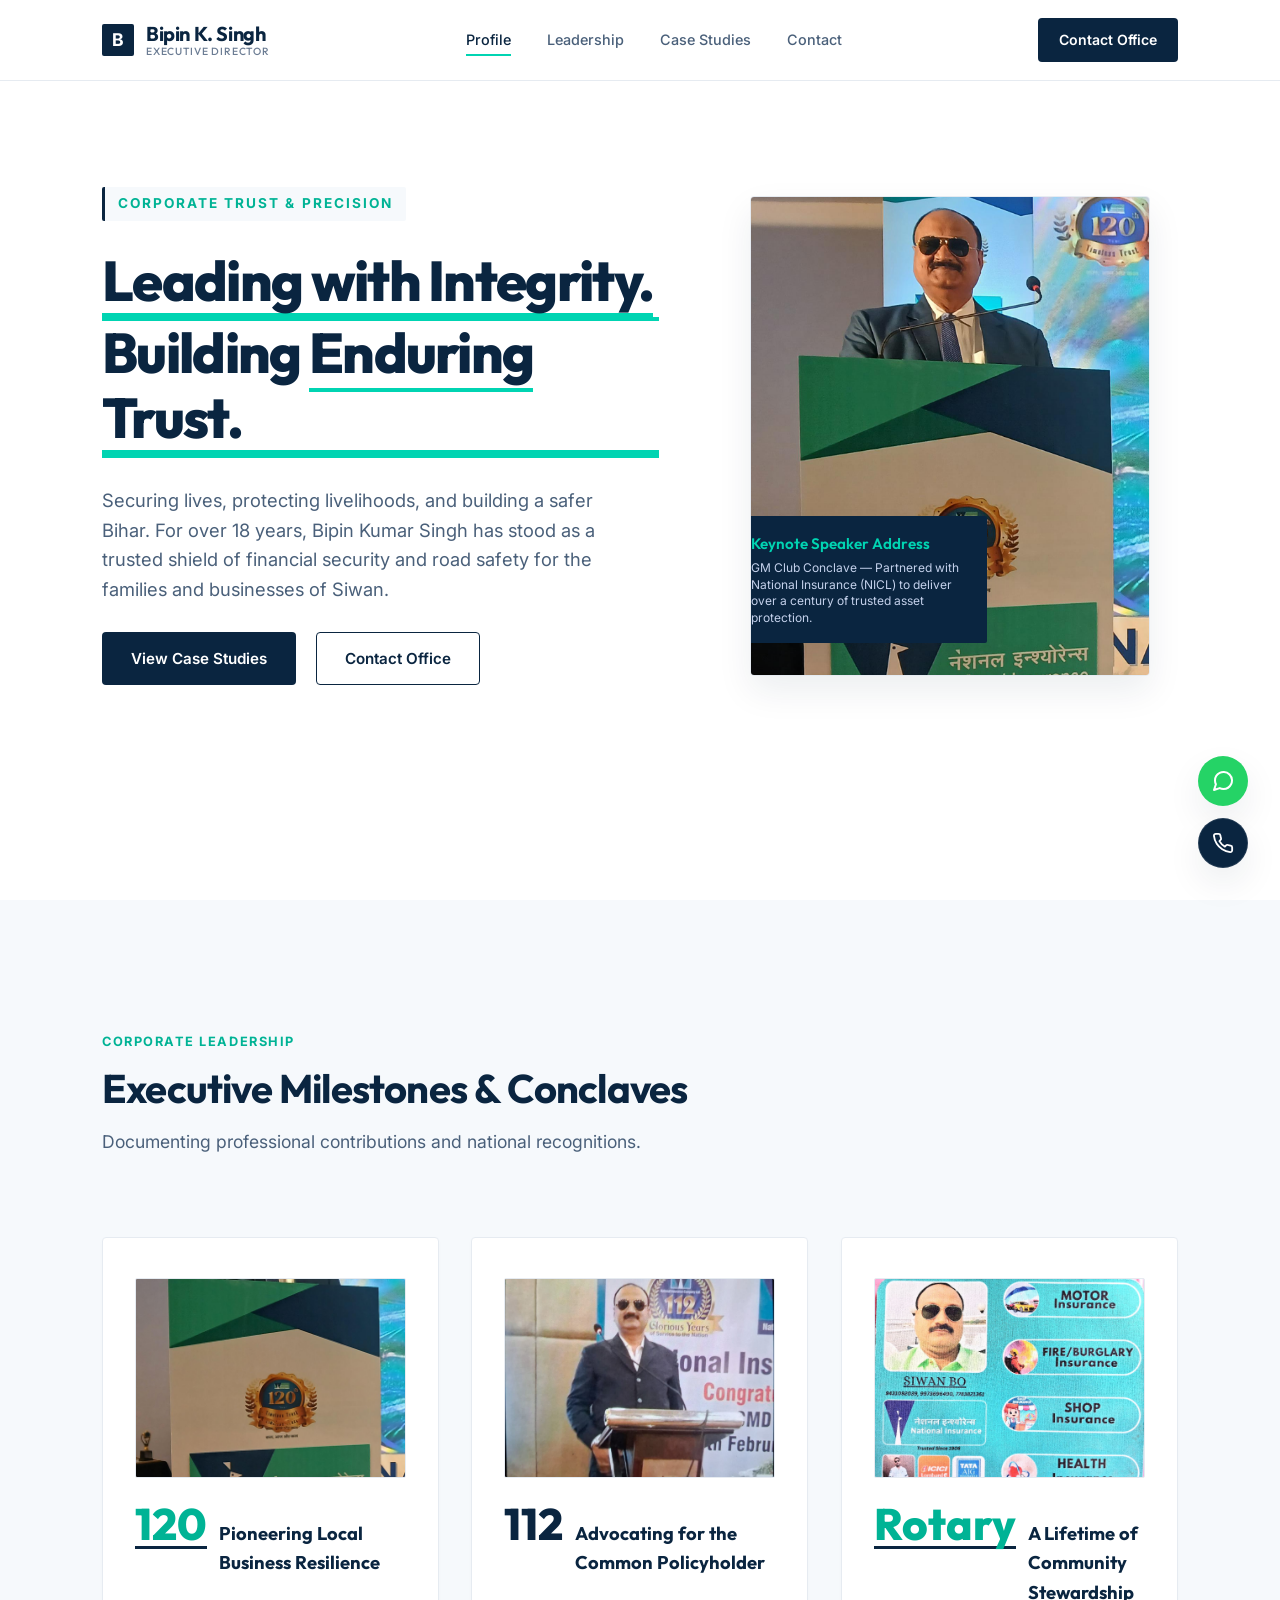
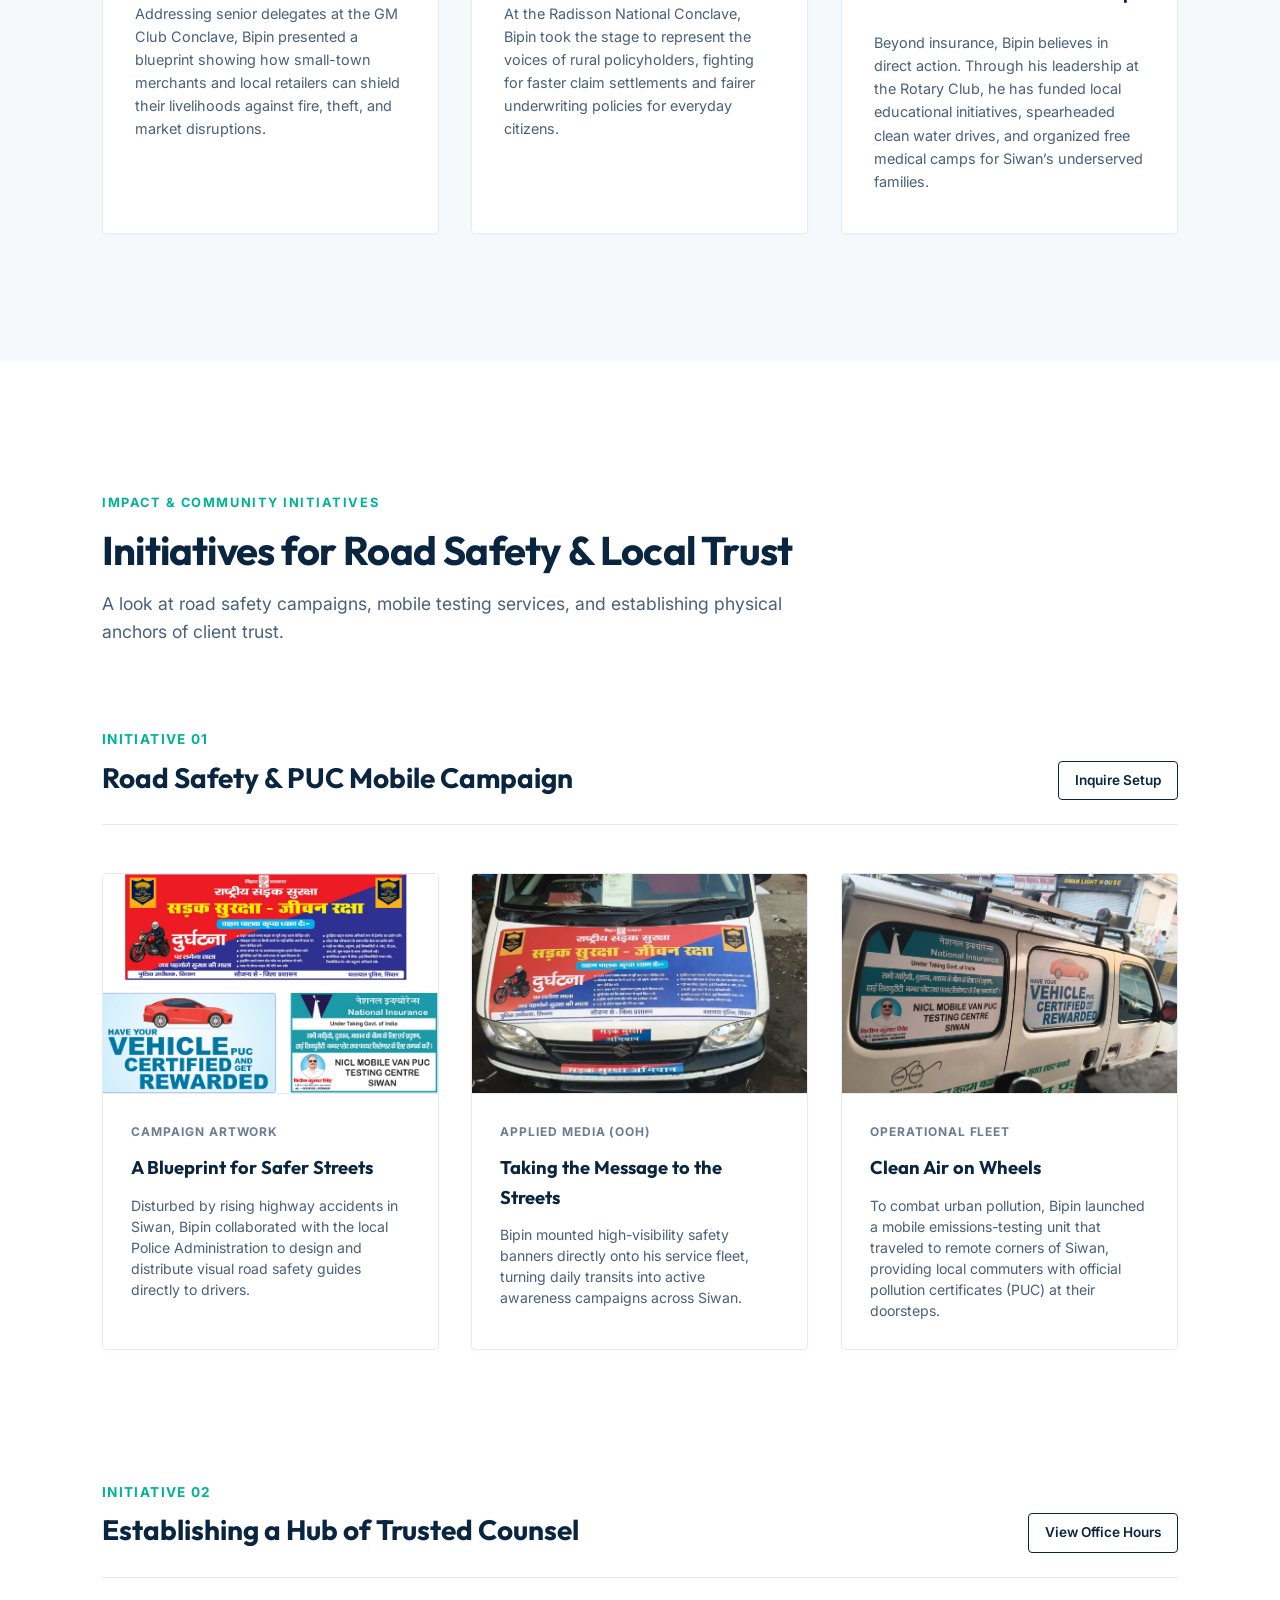
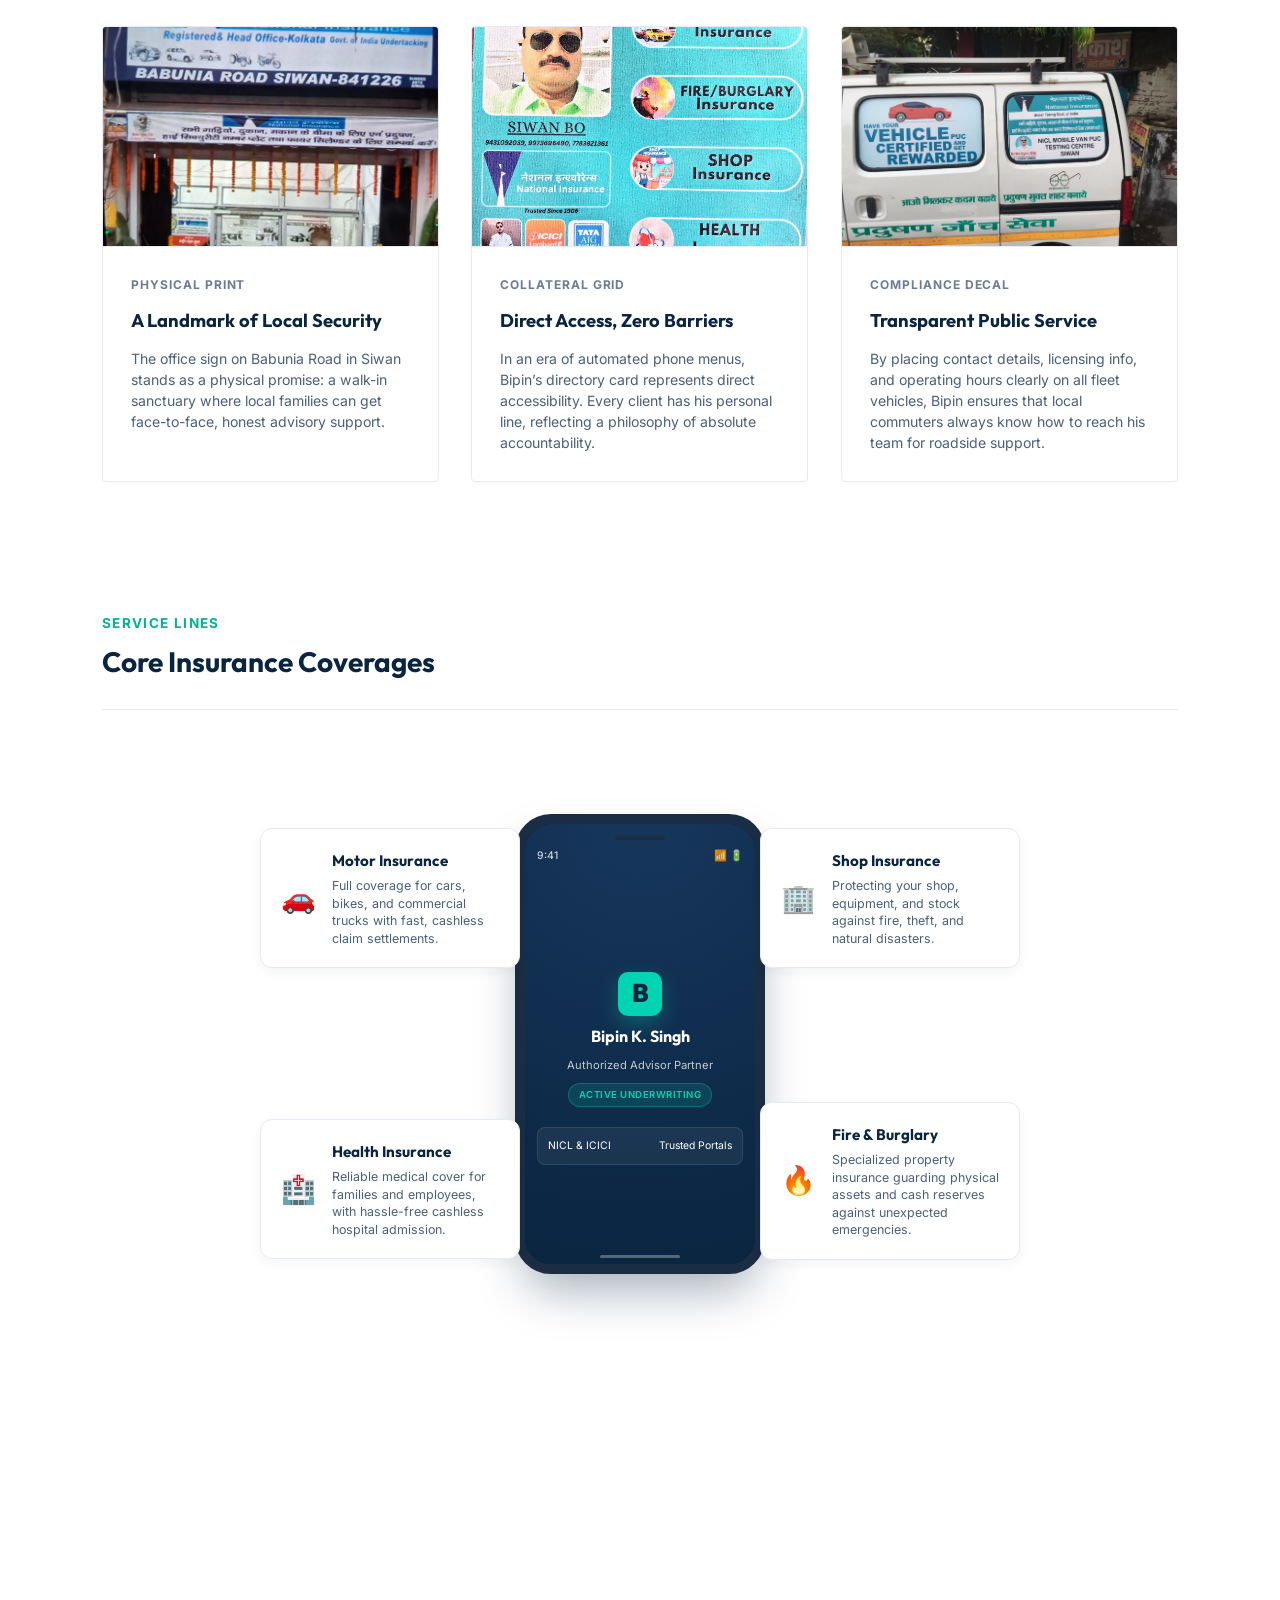
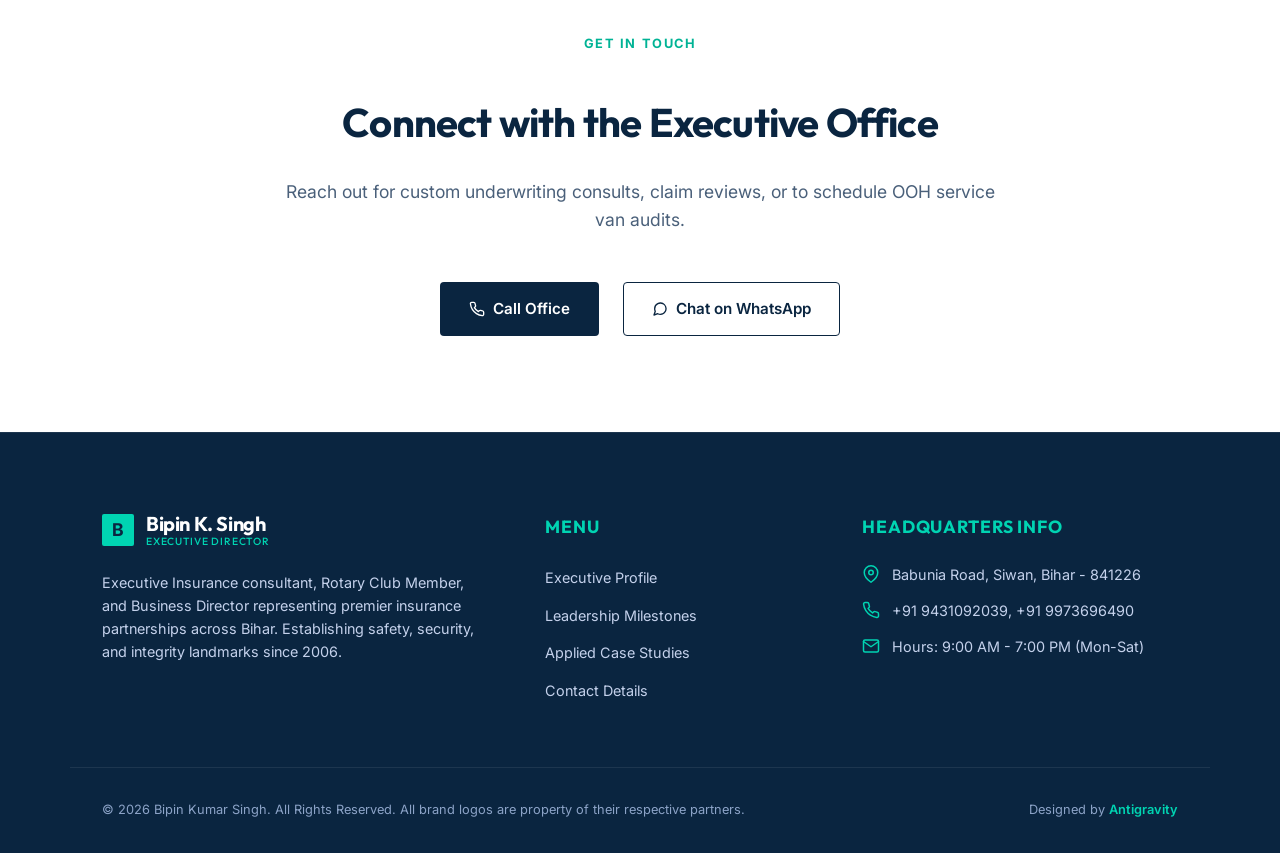
==== index.html @ c04debd0 "First Commmit" ====
<!DOCTYPE html>
<html lang="en">
<head>
  <meta charset="UTF-8">
  <meta name="viewport" content="width=device-width, initial-scale=1.0">
  
  <!-- Primary SEO Meta Tags -->
  <title>Bipin Kumar Singh | Senior Insurance Executive & Business Director</title>
  <meta name="description" content="Professional portfolio of Bipin Kumar Singh, Rotary Club Member & General Insurance Director based in Siwan, Bihar. Discover executive leadership milestones, compliance campaigns, and client portals.">
  <meta name="keywords" content="Bipin Kumar Singh, Insurance Director, General Insurance Executive, Rotary Club, National Insurance Siwan, OOH Infrastructure, Client Relations Portal">
  <meta name="author" content="Bipin Kumar Singh">

  <!-- Open Graph -->
  <meta property="og:title" content="Bipin Kumar Singh | Senior Insurance Executive & Director">
  <meta property="og:description" content="Portfolio highlighting corporate leadership, OOH marketing infrastructure campaigns, and retail print identity.">
  <meta property="og:type" content="website">
  <meta property="og:image" content="1.jpeg">

  <!-- Stylesheet -->
  <link rel="stylesheet" href="styles.css">
</head>
<body>
  <!-- Preloader Screen -->
  <div id="preloader">
    <div class="preloader-content">
      <div class="preloader-graphic">
        <!-- Bouncing Risk warning particles -->
        <div class="preloader-particle p1"></div>
        <div class="preloader-particle p2"></div>
        <div class="preloader-particle p3"></div>
        
        <!-- Protective Shield Canopy (SVG Umbrella) -->
        <svg class="preloader-shield-svg" viewBox="0 0 100 100" fill="none" xmlns="http://www.w3.org/2000/svg">
          <path class="shield-dome" d="M15,45 Q50,15 85,45" stroke="#00D4B2" stroke-width="4.5" stroke-linecap="round"/>
        </svg>

        <!-- Shelter Brand Logo inner -->
        <div class="preloader-logo-inner">B</div>
      </div>
      <div class="preloader-status">
        <div class="preloader-loading-bar-wrapper">
          <div class="preloader-loading-bar"></div>
        </div>
        <p class="preloader-text" id="preloaderText">Analyzing Risks...</p>
      </div>
    </div>
  </div>

  <!-- Scroll Progress Indicator -->
  <div id="scroll-progress"></div>

  <!-- Navigation Header -->
  <header>
    <div class="container nav-container">
      <a href="#home" class="logo-group">
        <div class="logo-symbol">B</div>
        <div class="logo-title">
          <span>Bipin K. Singh</span>
          <span class="logo-subtitle">Executive Director</span>
        </div>
      </a>
      
      <nav>
        <ul class="nav-menu">
          <li><a href="#home" class="active">Profile</a></li>
          <li><a href="#leadership">Leadership</a></li>
          <li><a href="#projects">Case Studies</a></li>
          <li><a href="#contact">Contact</a></li>
        </ul>
      </nav>

      <div class="nav-actions">
        <a href="#contact" class="btn btn-primary" style="padding: 0.6rem 1.25rem; font-size: 0.88rem;">Contact Office</a>
        <button class="mobile-nav-toggle" aria-label="Toggle Menu">☰</button>
      </div>
    </div>
  </header>

  <!-- Hero Section -->
  <section id="home" class="hero">
    <div class="container hero-grid">
      <div class="hero-content">
        <div class="hero-tagline">Corporate Trust & Precision</div>
        <h1 class="hero-headline">
          <span class="reveal-line"><span class="reveal-inner">Leading with Integrity.</span></span>
          <span class="reveal-line"><span class="reveal-inner">Building <span>Enduring Trust</span>.</span></span>
        </h1>
        <p class="hero-description">Securing lives, protecting livelihoods, and building a safer Bihar. For over 18 years, Bipin Kumar Singh has stood as a trusted shield of financial security and road safety for the families and businesses of Siwan.</p>
        <div class="hero-actions">
          <a href="#projects" class="btn btn-primary">View Case Studies</a>
          <a href="#contact" class="btn btn-secondary">Contact Office</a>
        </div>
      </div>
      
      <div class="hero-speaking">
        <div class="hero-speaking-frame">
          <img src="1.jpeg" alt="Bipin Kumar Singh Keynote Address" class="hero-speaking-img" width="400" height="480">
          <div class="speaking-badge">
            <h4>Keynote Speaker Address</h4>
             <p>GM Club Conclave — Partnered with National Insurance (NICL) to deliver over a century of trusted asset protection.</p>
          </div>
        </div>
      </div>
    </div>
  </section>

  <!-- Executive Leadership & Milestones Section -->
  <section id="leadership" class="bg-sec">
    <div class="container">
      <div class="section-header">
        <span class="section-tag">Corporate Leadership</span>
        <h2 class="section-title">Executive Milestones & Conclaves</h2>
        <p class="section-desc">Documenting professional contributions and national recognitions.</p>
      </div>
      
      <div class="milestones-grid">
        <!-- Milestone 1: 120 Years Conclave -->
        <div class="milestone-card">
          <div class="milestone-photo-wrapper">
             <img src="1.jpeg" alt="GM Club Conclave Speaker" class="milestone-photo" width="360" height="200" loading="lazy">
          </div>
          <div class="milestone-header">
            <span class="milestone-num accented">120</span>
            <span class="milestone-title">Pioneering Local Business Resilience</span>
          </div>
          <p class="milestone-desc">Addressing senior delegates at the GM Club Conclave, Bipin presented a blueprint showing how small-town merchants and local retailers can shield their livelihoods against fire, theft, and market disruptions.</p>
        </div>

        <!-- Milestone 2: 112 Years Radisson Address -->
        <div class="milestone-card">
          <div class="milestone-photo-wrapper">
             <img src="2.jpeg" alt="Radisson Event Address" class="milestone-photo" width="360" height="200" loading="lazy">
          </div>
          <div class="milestone-header">
            <span class="milestone-num">112</span>
            <span class="milestone-title">Advocating for the Common Policyholder</span>
          </div>
          <p class="milestone-desc">At the Radisson National Conclave, Bipin took the stage to represent the voices of rural policyholders, fighting for faster claim settlements and fairer underwriting policies for everyday citizens.</p>
        </div>

        <!-- Milestone 3: Rotary Club Leadership -->
        <div class="milestone-card">
          <div class="milestone-photo-wrapper">
             <img src="3.jpeg" alt="Rotary Club Executive" class="milestone-photo" style="object-position: center 10%;" width="360" height="200" loading="lazy">
          </div>
          <div class="milestone-header">
            <span class="milestone-num accented">Rotary</span>
            <span class="milestone-title">A Lifetime of Community Stewardship</span>
          </div>
          <p class="milestone-desc">Beyond insurance, Bipin believes in direct action. Through his leadership at the Rotary Club, he has funded local educational initiatives, spearheaded clean water drives, and organized free medical camps for Siwan’s underserved families.</p>
        </div>
      </div>
    </div>
  </section>

  <!-- Projects & Case Studies Gallery -->
  <section id="projects">
    <div class="container">
      <div class="section-header">
        <span class="section-tag">Impact & Community Initiatives</span>
        <h2 class="section-title">Initiatives for Road Safety & Local Trust</h2>
        <p class="section-desc">A look at road safety campaigns, mobile testing services, and establishing physical anchors of client trust.</p>
      </div>

      <!-- Case Study 1: Mobile OOH Infrastructure -->
      <div class="case-study-block">
        <div class="case-study-title-wrapper">
          <div>
            <span class="case-study-subtitle">Initiative 01</span>
            <h3 class="case-study-title">Road Safety & PUC Mobile Campaign</h3>
          </div>
          <a href="#contact" class="btn btn-secondary btn-sm">Inquire Setup</a>
        </div>
        
        <div class="case-study-grid">
          <!-- Card 1: Digital Layout -->
          <div class="card">
            <div class="card-img-wrapper">
               <img src="4.jpeg" alt="Digital OOH Safety Banner" class="card-img" width="360" height="220" loading="lazy">
              <div class="card-overlay"><div class="card-overlay-btn">🔍</div></div>
            </div>
            <div class="card-body">
              <span class="card-tag">Campaign Artwork</span>
              <h4 class="card-title">A Blueprint for Safer Streets</h4>
              <p class="card-desc">Disturbed by rising highway accidents in Siwan, Bipin collaborated with the local Police Administration to design and distribute visual road safety guides directly to drivers.</p>
            </div>
          </div>

          <!-- Card 2: Applied Bonnet -->
          <div class="card">
            <div class="card-img-wrapper">
               <img src="5.jpeg" alt="Applied Bonnet Campaign" class="card-img" width="360" height="220" loading="lazy">
              <div class="card-overlay"><div class="card-overlay-btn">🔍</div></div>
            </div>
            <div class="card-body">
              <span class="card-tag">Applied Media (OOH)</span>
              <h4 class="card-title">Taking the Message to the Streets</h4>
              <p class="card-desc">Bipin mounted high-visibility safety banners directly onto his service fleet, turning daily transits into active awareness campaigns across Siwan.</p>
            </div>
          </div>

          <!-- Card 3: Applied Side -->
          <div class="card">
            <div class="card-img-wrapper">
               <img src="6.jpeg" alt="Applied Side Profile Campaign" class="card-img" width="360" height="220" loading="lazy">
              <div class="card-overlay"><div class="card-overlay-btn">🔍</div></div>
            </div>
            <div class="card-body">
              <span class="card-tag">Operational Fleet</span>
              <h4 class="card-title">Clean Air on Wheels</h4>
              <p class="card-desc">To combat urban pollution, Bipin launched a mobile emissions-testing unit that traveled to remote corners of Siwan, providing local commuters with official pollution certificates (PUC) at their doorsteps.</p>
            </div>
          </div>
        </div>
      </div>

      <!-- Case Study 2: Retail Brand Identity & Print -->
      <div class="case-study-block">
        <div class="case-study-title-wrapper">
          <div>
            <span class="case-study-subtitle">Initiative 02</span>
            <h3 class="case-study-title">Establishing a Hub of Trusted Counsel</h3>
          </div>
          <a href="#contact" class="btn btn-secondary btn-sm">View Office Hours</a>
        </div>
        
        <div class="case-study-grid">
          <!-- Storefront -->
          <div class="card">
            <div class="card-img-wrapper">
               <img src="7.jpeg" alt="Babunia Road Office Sign" class="card-img" width="360" height="220" loading="lazy">
              <div class="card-overlay"><div class="card-overlay-btn">🔍</div></div>
            </div>
            <div class="card-body">
              <span class="card-tag">Physical Print</span>
              <h4 class="card-title">A Landmark of Local Security</h4>
              <p class="card-desc">The office sign on Babunia Road in Siwan stands as a physical promise: a walk-in sanctuary where local families can get face-to-face, honest advisory support.</p>
            </div>
          </div>

          <!-- Marketing Collateral Card -->
          <div class="card">
            <div class="card-img-wrapper">
               <img src="3.jpeg" alt="Brand Marketing Collateral" class="card-img" width="360" height="220" loading="lazy">
              <div class="card-overlay"><div class="card-overlay-btn">🔍</div></div>
            </div>
            <div class="card-body">
              <span class="card-tag">Collateral Grid</span>
              <h4 class="card-title">Direct Access, Zero Barriers</h4>
              <p class="card-desc">In an era of automated phone menus, Bipin’s directory card represents direct accessibility. Every client has his personal line, reflecting a philosophy of absolute accountability.</p>
            </div>
          </div>

          <!-- PUC Detail Card -->
          <div class="card">
            <div class="card-img-wrapper">
               <img src="8.jpeg" alt="Fleet Compliance Decals" class="card-img" width="360" height="220" loading="lazy">
              <div class="card-overlay"><div class="card-overlay-btn">🔍</div></div>
            </div>
            <div class="card-body">
              <span class="card-tag">Compliance Decal</span>
              <h4 class="card-title">Transparent Public Service</h4>
              <p class="card-desc">By placing contact details, licensing info, and operating hours clearly on all fleet vehicles, Bipin ensures that local commuters always know how to reach his team for roadside support.</p>
            </div>
          </div>
        </div>
      </div>

      <!-- Insurance Verticals Grid -->
      <div class="case-study-block">
        <div class="case-study-title-wrapper" style="margin-bottom: 2rem;">
          <div>
            <span class="case-study-subtitle">Service Lines</span>
            <h3 class="case-study-title">Core Insurance Coverages</h3>
          </div>
        </div>
        
        <div class="orbit-container">
          <!-- Connection lines for desktop visual layout -->
          <svg class="orbit-svg-lines" viewBox="0 0 800 500" fill="none" xmlns="http://www.w3.org/2000/svg">
            <path d="M 180 120 Q 300 120 400 250" stroke="rgba(10, 37, 64, 0.15)" stroke-width="1.5" stroke-dasharray="5 5" />
            <path d="M 180 380 Q 300 380 400 250" stroke="rgba(10, 37, 64, 0.15)" stroke-width="1.5" stroke-dasharray="5 5" />
            <path d="M 620 120 Q 500 120 400 250" stroke="rgba(10, 37, 64, 0.15)" stroke-width="1.5" stroke-dasharray="5 5" />
            <path d="M 620 380 Q 500 380 400 250" stroke="rgba(10, 37, 64, 0.15)" stroke-width="1.5" stroke-dasharray="5 5" />
          </svg>

          <!-- Floating Orbit Cards (Left Side) -->
          <div class="orbit-card left-top">
            <div class="orbit-icon">🚗</div>
            <div class="orbit-body">
              <h4>Motor Insurance</h4>
              <p>Full coverage for cars, bikes, and commercial trucks with fast, cashless claim settlements.</p>
            </div>
          </div>
          
          <div class="orbit-card left-bottom">
            <div class="orbit-icon">🏥</div>
            <div class="orbit-body">
              <h4>Health Insurance</h4>
              <p>Reliable medical cover for families and employees, with hassle-free cashless hospital admission.</p>
            </div>
          </div>

          <!-- Central CSS Phone Mockup -->
          <div class="phone-mockup">
            <div class="phone-speaker"></div>
            <div class="phone-screen">
              <div class="phone-status-bar">
                <span>9:41</span>
                <span>📶 🔋</span>
              </div>
              <div class="phone-content">
                <div class="phone-logo">B</div>
                <h5>Bipin K. Singh</h5>
                <p>Authorized Advisor Partner</p>
                <div class="phone-status-badge">Active Underwriting</div>
                <div class="phone-mini-card">
                  <span>NICL & ICICI</span>
                  <span>Trusted Portals</span>
                </div>
              </div>
            </div>
            <div class="phone-home-indicator"></div>
          </div>

          <!-- Floating Orbit Cards (Right Side) -->
          <div class="orbit-card right-top">
            <div class="orbit-icon">🏢</div>
            <div class="orbit-body">
              <h4>Shop Insurance</h4>
              <p>Protecting your shop, equipment, and stock against fire, theft, and natural disasters.</p>
            </div>
          </div>
          
          <div class="orbit-card right-bottom">
            <div class="orbit-icon">🔥</div>
            <div class="orbit-body">
              <h4>Fire & Burglary</h4>
              <p>Specialized property insurance guarding physical assets and cash reserves against unexpected emergencies.</p>
            </div>
          </div>
        </div>
      </div>
    </div>
  </section>

  <!-- Contact & Footer Section -->
  <section id="contact" class="contact-section">
    <div class="container contact-container">
      <span class="section-tag">Get in Touch</span>
      <h2 class="section-title" style="margin-bottom: 0;">Connect with the Executive Office</h2>
      <p class="section-desc">Reach out for custom underwriting consults, claim reviews, or to schedule OOH service van audits.</p>
      
      <div class="contact-actions">
        <a href="tel:+919431092039" class="btn btn-primary">
          <svg xmlns="http://www.w3.org/2000/svg" width="16" height="16" viewBox="0 0 24 24" fill="none" stroke="currentColor" stroke-width="2" stroke-linecap="round" stroke-linejoin="round"><path d="M22 16.92v3a2 2 0 0 1-2.18 2 19.79 19.79 0 0 1-8.63-3.07 19.5 19.5 0 0 1-6-6 19.79 19.79 0 0 1-3.07-8.67A2 2 0 0 1 4.11 2h3a2 2 0 0 1 2 1.72 12.84 12.84 0 0 0 .7 2.81 2 2 0 0 1-.45 2.11L8.09 9.91a16 16 0 0 0 6 6l1.27-1.27a2 2 0 0 1 2.11-.45 12.84 12.84 0 0 0 2.81.7A2 2 0 0 1 22 16.92z"></path></svg>
          Call Office
        </a>
        <a href="https://wa.me/919431092039?text=Hello%20Bipin%20ji,%20I%20would%20like%20to%20schedule%20a%20commercial%20insurance%20consultation." target="_blank" class="btn btn-secondary">
          <svg xmlns="http://www.w3.org/2000/svg" width="16" height="16" viewBox="0 0 24 24" fill="none" stroke="currentColor" stroke-width="2" stroke-linecap="round" stroke-linejoin="round"><path d="M21 11.5a8.38 8.38 0 0 1-.9 3.8 8.5 8.5 0 0 1-7.6 4.7 8.38 8.38 0 0 1-3.8-.9L3 21l1.9-5.7a8.38 8.38 0 0 1-.9-3.8 8.5 8.5 0 0 1 4.7-7.6 8.38 8.38 0 0 1 3.8-.9h.5a8.48 8.48 0 0 1 8 8v.5z"></path></svg>
          Chat on WhatsApp
        </a>
      </div>
    </div>
  </section>

  <!-- Lightbox Modal Container -->
  <div id="lightbox" class="lightbox">
    <button class="lightbox-close" aria-label="Close Lightbox">&times;</button>
    <div class="lightbox-content">
      <img src="" alt="" class="lightbox-img">
      <div class="lightbox-caption">
        <h4 class="lightbox-title"></h4>
        <p class="lightbox-desc"></p>
      </div>
    </div>
  </div>

  <!-- Footer Section -->
  <footer>
    <div class="container footer-grid">
      <div class="footer-brand">
        <a href="#home" class="logo-group">
          <div class="logo-symbol" style="background-color: var(--accent); color: var(--primary);">B</div>
          <div class="logo-title" style="color: #FFFFFF;">
            <span>Bipin K. Singh</span>
            <span class="logo-subtitle" style="color: var(--accent);">Executive Director</span>
          </div>
        </a>
        <p class="footer-brand-desc">Executive Insurance consultant, Rotary Club Member, and Business Director representing premier insurance partnerships across Bihar. Establishing safety, security, and integrity landmarks since 2006.</p>
      </div>
      
      <div class="footer-col">
        <h3>Menu</h3>
        <ul class="footer-links">
          <li><a href="#home">Executive Profile</a></li>
          <li><a href="#leadership">Leadership Milestones</a></li>
          <li><a href="#projects">Applied Case Studies</a></li>
          <li><a href="#contact">Contact Details</a></li>
        </ul>
      </div>
      
      <div class="footer-col">
        <h3>Headquarters Info</h3>
        <div class="footer-info">
          <div class="footer-info-item">
            <svg xmlns="http://www.w3.org/2000/svg" width="18" height="18" viewBox="0 0 24 24" fill="none" stroke="currentColor" stroke-width="2" stroke-linecap="round" stroke-linejoin="round"><path d="M21 10c0 7-9 13-9 13s-9-6-9-13a9 9 0 0 1 18 0z"></path><circle cx="12" cy="10" r="3"></circle></svg>
            <p>Babunia Road, Siwan, Bihar - 841226</p>
          </div>
          <div class="footer-info-item">
            <svg xmlns="http://www.w3.org/2000/svg" width="18" height="18" viewBox="0 0 24 24" fill="none" stroke="currentColor" stroke-width="2" stroke-linecap="round" stroke-linejoin="round"><path d="M22 16.92v3a2 2 0 0 1-2.18 2 19.79 19.79 0 0 1-8.63-3.07 19.5 19.5 0 0 1-6-6 19.79 19.79 0 0 1-3.07-8.67A2 2 0 0 1 4.11 2h3a2 2 0 0 1 2 1.72 12.84 12.84 0 0 0 .7 2.81 2 2 0 0 1-.45 2.11L8.09 9.91a16 16 0 0 0 6 6l1.27-1.27a2 2 0 0 1 2.11-.45 12.84 12.84 0 0 0 2.81.7A2 2 0 0 1 22 16.92z"></path></svg>
            <p>+91 9431092039, +91 9973696490</p>
          </div>
          <div class="footer-info-item">
            <svg xmlns="http://www.w3.org/2000/svg" width="18" height="18" viewBox="0 0 24 24" fill="none" stroke="currentColor" stroke-width="2" stroke-linecap="round" stroke-linejoin="round"><path d="M4 4h16c1.1 0 2 .9 2 2v12c0 1.1-.9 2-2 2H4c-1.1 0-2-.9-2-2V6c0-1.1.9-2 2-2z"></path><polyline points="22,6 12,13 2,6"></polyline></svg>
            <p>Hours: 9:00 AM - 7:00 PM (Mon-Sat)</p>
          </div>
        </div>
      </div>
    </div>
    
    <div class="container footer-bottom">
      <p>&copy; 2026 Bipin Kumar Singh. All Rights Reserved. All brand logos are property of their respective partners.</p>
      <p class="footer-credits">Designed by <span>Antigravity</span></p>
    </div>
  </footer>

  <!-- Floating Sticky Action Buttons -->
  <div class="floating-actions">
    <!-- WhatsApp -->
    <a href="https://wa.me/919431092039?text=Hello%20Bipin%20ji,%20I%20am%20interested%20in%20arranging%20a%20commercial%20risk%20assessment." target="_blank" class="floating-btn floating-whatsapp" aria-label="Chat on WhatsApp">
      <svg xmlns="http://www.w3.org/2000/svg" width="24" height="24" viewBox="0 0 24 24" fill="none" stroke="currentColor" stroke-width="2" stroke-linecap="round" stroke-linejoin="round"><path d="M21 11.5a8.38 8.38 0 0 1-.9 3.8 8.5 8.5 0 0 1-7.6 4.7 8.38 8.38 0 0 1-3.8-.9L3 21l1.9-5.7a8.38 8.38 0 0 1-.9-3.8 8.5 8.5 0 0 1 4.7-7.6 8.38 8.38 0 0 1 3.8-.9h.5a8.48 8.48 0 0 1 8 8v.5z"></path></svg>
      <span class="floating-tooltip">Chat WhatsApp</span>
    </a>
    
    <!-- Phone -->
    <a href="tel:+919431092039" class="floating-btn floating-call" aria-label="Direct Phone Dial">
      <svg xmlns="http://www.w3.org/2000/svg" width="22" height="22" viewBox="0 0 24 24" fill="none" stroke="currentColor" stroke-width="2" stroke-linecap="round" stroke-linejoin="round"><path d="M22 16.92v3a2 2 0 0 1-2.18 2 19.79 19.79 0 0 1-8.63-3.07 19.5 19.5 0 0 1-6-6 19.79 19.79 0 0 1-3.07-8.67A2 2 0 0 1 4.11 2h3a2 2 0 0 1 2 1.72 12.84 12.84 0 0 0 .7 2.81 2 2 0 0 1-.45 2.11L8.09 9.91a16 16 0 0 0 6 6l1.27-1.27a2 2 0 0 1 2.11-.45 12.84 12.84 0 0 0 2.81.7A2 2 0 0 1 22 16.92z"></path></svg>
      <span class="floating-tooltip">Call +91 9431092039</span>
    </a>
  </div>

  <!-- Admin Portal Modal -->
  <div id="adminModal" class="admin-modal">
    <div class="admin-modal-content">
      <button class="admin-modal-close" id="closeAdminBtn">&times;</button>
      
      <!-- Login View -->
      <div id="adminLoginView" class="admin-view">
        <h3 class="admin-title">Executive Admin Portal</h3>
        <p class="admin-subtitle">Provide security credentials to manage client records and notifications.</p>
        <form id="adminLoginForm">
          <div class="admin-form-group">
            <label for="adminUsername">Username</label>
            <input type="text" id="adminUsername" required placeholder="Enter username">
          </div>
          <div class="admin-form-group">
            <label for="adminPassword">Password</label>
            <input type="password" id="adminPassword" required placeholder="Enter password">
          </div>
          <button type="submit" class="btn btn-primary btn-full">Authenticate</button>
          <p id="loginError" class="admin-error-msg"></p>
        </form>
      </div>

      <!-- Dashboard View (Hidden initially) -->
      <div id="adminDashboardView" class="admin-view" style="display: none;">
        <div class="admin-dashboard-header">
          <div>
            <h3 class="admin-title">Client Records Manager</h3>
            <p class="admin-subtitle">Manage client policies, anniversaries, and direct Telegram notification rules.</p>
          </div>
          <button id="adminLogoutBtn" class="btn btn-secondary btn-sm">Sign Out</button>
        </div>

        <!-- Dashboard Navigation -->
        <div class="admin-tabs">
          <button class="admin-tab-btn active" data-tab="tabClients">Active Clients</button>
          <button class="admin-tab-btn" data-tab="tabAddClient">Add New Client</button>
          <button class="admin-tab-btn" data-tab="tabTelegram">Database Backup</button>
        </div>

        <!-- Tab: Clients Grid -->
        <div id="tabClients" class="admin-tab-content active">
          <div class="admin-search-bar-wrapper">
            <input type="text" id="clientSearch" placeholder="Search by name, mobile, or policy type...">
          </div>
          <div class="admin-table-container">
            <table class="admin-table">
              <thead>
                <tr>
                  <th>Client Name</th>
                  <th>Mobile Number</th>
                  <th>Birthday</th>
                  <th>Anniversary</th>
                  <th>Policy Line</th>
                  <th>Expiry Date</th>
                  <th>Actions</th>
                </tr>
              </thead>
              <tbody id="clientTableBody">
                <!-- Loaded dynamically -->
              </tbody>
            </table>
            <div id="noClientsMsg" class="no-clients-message" style="display: none;">
              No client records found. Go to the "Add New Client" tab to populate the list.
            </div>
          </div>
        </div>

        <!-- Tab: Add Client Form -->
        <div id="tabAddClient" class="admin-tab-content">
          <form id="addClientForm" class="admin-grid-form">
            <div class="admin-form-group">
              <label for="clientName">Customer Full Name</label>
              <input type="text" id="clientName" required placeholder="Ramesh Kumar">
            </div>
            <div class="admin-form-group">
              <label for="clientMobile">Mobile Number</label>
              <input type="tel" id="clientMobile" required placeholder="+91 9431092039">
            </div>
            <div class="admin-form-group">
              <label for="clientBirthday">Birthday (MM-DD)</label>
              <input type="text" id="clientBirthday" required placeholder="06-28" pattern="^(0[1-9]|1[0-2])-(0[1-9]|[12]\d|3[01])$" title="Format: MM-DD (e.g. 06-28)">
            </div>
            <div class="admin-form-group">
              <label for="clientAnniversary">Marriage Anniversary (MM-DD, Optional)</label>
              <input type="text" id="clientAnniversary" placeholder="11-23" pattern="^(0[1-9]|1[0-2])-(0[1-9]|[12]\d|3[01])$" title="Format: MM-DD (e.g. 11-23)">
            </div>
            <div class="admin-form-group">
              <label for="clientPolicy">Policy Cover Line</label>
              <select id="clientPolicy" required>
                <option value="Motor">Motor Insurance</option>
                <option value="Health">Health Insurance</option>
                <option value="Shop">Shop Insurance</option>
                <option value="Fire">Fire & Burglary</option>
              </select>
            </div>
            <div class="admin-form-group">
              <label for="clientExpiry">Policy Expiry Date</label>
              <input type="date" id="clientExpiry" required>
            </div>
            <div class="admin-form-group span-full">
              <button type="submit" class="btn btn-primary">Save Client Record</button>
            </div>
          </form>
        </div>

        <!-- Tab: Telegram Configuration & Backups -->
        <div id="tabTelegram" class="admin-tab-content">
          <div class="backup-restore-section">
            <h4 class="settings-title">Database Sync & Disaster Recovery</h4>
            <p class="settings-subtitle">Back up the client registry directly to your private Telegram chat, or restore from a previously saved JSON text block.</p>
            <div class="backup-actions">
              <button id="backupDbBtn" class="btn btn-primary">Sync & Backup to Telegram</button>
            </div>
            <div class="restore-actions">
              <label for="restoreDbInput">Paste JSON Backup String to Restore</label>
              <textarea id="restoreDbInput" placeholder='Paste backup string here, e.g. [{"name":"Ramesh",...}]'></textarea>
              <button id="restoreDbBtn" class="btn btn-secondary">Restore from Text</button>
            </div>
          </div>

          <hr class="settings-divider">

          <!-- Password Change Section -->
          <div class="change-password-section">
            <h4 class="settings-title">Change Administrative Password</h4>
            <p class="settings-subtitle">Update your secure login password. This will automatically re-encrypt your client database.</p>
            <form id="changePasswordForm" class="settings-form">
              <div class="admin-form-group">
                <label for="currentPassword">Current Password</label>
                <input type="password" id="currentPassword" required placeholder="Enter current password">
              </div>
              <div class="admin-form-group">
                <label for="newPassword">New Password</label>
                <input type="password" id="newPassword" required placeholder="Enter new password">
              </div>
              <div class="admin-form-group">
                <label for="confirmNewPassword">Confirm New Password</label>
                <input type="password" id="confirmNewPassword" required placeholder="Confirm new password">
              </div>
              <button type="submit" class="btn btn-primary">Change Password</button>
              <p id="passwordChangeMessage" class="admin-error-msg" style="color: #00d4b2; margin-top: 0.5rem;"></p>
            </form>
          </div>
        </div>
      </div>
    </div>
  </div>

  <!-- CryptoJS Cryptography Library -->
  <script src="https://cdnjs.cloudflare.com/ajax/libs/crypto-js/4.1.1/crypto-js.min.js"></script>
  <script src="script.js"></script>
</body>
</html>
---- styles.css ----
/*
  Bipin Kumar Singh Portfolio - Stylesheet
  Theme: Corporate Trust & Precision
  Primary: Deep Navy (#0A2540)
  Accent: Modern Cyan/Teal (#00D4B2)
  Backgrounds: Crisp White (#FFFFFF) & Platinum Gray (#F6F9FC)
*/

@import url('https://fonts.googleapis.com/css2?family=Inter:wght@300;400;500;600;700;800&family=Outfit:wght@400;500;600;700;800&display=swap');

:root {
  --font-heading: 'Outfit', 'Inter', sans-serif;
  --font-body: 'Inter', sans-serif;
  
  /* Color Palette */
  --primary: #0A2540;
  --primary-rgb: 10, 37, 64;
  --accent: #00D4B2;
  --accent-hover: #00b395;
  --accent-glow: rgba(0, 212, 178, 0.15);
  
  --bg-primary: #FFFFFF;
  --bg-secondary: #F6F9FC;
  --bg-card: #FFFFFF;
  
  /* Text Colors */
  --text-main: #0A2540;
  --text-muted: #4A607A;
  --text-light: #6B7C93;
  
  /* Layout */
  --border-color: #E6EBF1;
  --shadow-sm: 0 2px 4px rgba(0, 0, 0, 0.02);
  --shadow-md: 0 4px 12px rgba(10, 37, 64, 0.05);
  --shadow-lg: 0 15px 35px rgba(10, 37, 64, 0.08);
  
  /* Animation */
  --transition: all 0.3s cubic-bezier(0.16, 1, 0.3, 1);
  --transition-fast: all 0.15s ease;
}

/* Base resets */
* {
  margin: 0;
  padding: 0;
  box-sizing: border-box;
  scroll-behavior: smooth;
}

body {
  font-family: var(--font-body);
  background-color: var(--bg-primary);
  color: var(--text-main);
  line-height: 1.6;
  -webkit-font-smoothing: antialiased;
  overflow-x: hidden;
}

a {
  text-decoration: none;
  color: inherit;
  transition: var(--transition-fast);
}

button, input, select, textarea {
  font-family: inherit;
  color: inherit;
}

img {
  max-width: 100%;
  height: auto;
  display: block;
}

/* Scrollbar */
::-webkit-scrollbar {
  width: 8px;
}
::-webkit-scrollbar-track {
  background: var(--bg-secondary);
}
::-webkit-scrollbar-thumb {
  background: #C4D1EB;
  border-radius: 4px;
}
::-webkit-scrollbar-thumb:hover {
  background: var(--primary);
}

/* Utility Containers */
.container {
  width: 100%;
  max-width: 1140px;
  margin: 0 auto;
  padding: 0 2rem;
}

section {
  padding: 8rem 0;
  position: relative;
}

.bg-sec {
  background-color: var(--bg-secondary);
}

/* Section Header */
.section-header {
  margin-bottom: 5rem;
  max-width: 700px;
}

.section-tag {
  display: inline-block;
  font-size: 0.8rem;
  font-weight: 700;
  text-transform: uppercase;
  letter-spacing: 0.12em;
  color: var(--accent-hover);
  margin-bottom: 0.75rem;
}

.section-title {
  font-family: var(--font-heading);
  font-size: 2.5rem;
  font-weight: 700;
  letter-spacing: -0.02em;
  line-height: 1.2;
  margin-bottom: 1rem;
}

.section-desc {
  font-size: 1.1rem;
  color: var(--text-muted);
}

/* Global Buttons */
.btn {
  display: inline-flex;
  align-items: center;
  justify-content: center;
  gap: 0.5rem;
  padding: 0.85rem 1.75rem;
  font-size: 0.95rem;
  font-weight: 600;
  border-radius: 4px;
  cursor: pointer;
  transition: var(--transition);
  border: 1px solid transparent;
}

.btn-primary {
  background-color: var(--primary);
  color: #FFFFFF;
}

.btn-primary:hover {
  background-color: #12375C;
  transform: translateY(-1px);
  box-shadow: var(--shadow-md);
}

.btn-secondary {
  background-color: transparent;
  border-color: var(--primary);
  color: var(--primary);
}

.btn-secondary:hover {
  background-color: rgba(10, 37, 64, 0.04);
  transform: translateY(-1px);
}

.btn-accent {
  background-color: var(--accent);
  color: var(--primary);
}

.btn-accent:hover {
  background-color: var(--accent-hover);
  transform: translateY(-1px);
  box-shadow: var(--shadow-md);
}

/* Navigation Header */
header {
  position: fixed;
  top: 0;
  left: 0;
  width: 100%;
  z-index: 1000;
  background-color: rgba(255, 255, 255, 0.95);
  border-bottom: 1px solid var(--border-color);
  backdrop-filter: blur(8px);
  -webkit-backdrop-filter: blur(8px);
  transition: var(--transition);
}

.nav-container {
  display: flex;
  justify-content: space-between;
  align-items: center;
  height: 80px;
}

.logo-group {
  display: flex;
  align-items: center;
  gap: 0.75rem;
}

.logo-symbol {
  width: 32px;
  height: 32px;
  background-color: var(--primary);
  color: #FFFFFF;
  font-weight: 700;
  font-size: 1.1rem;
  border-radius: 2px;
  display: flex;
  align-items: center;
  justify-content: center;
}

.logo-title {
  font-family: var(--font-heading);
  font-weight: 700;
  font-size: 1.25rem;
  color: var(--primary);
  letter-spacing: -0.02em;
  display: flex;
  flex-direction: column;
  line-height: 1.1;
}

.logo-subtitle {
  font-size: 0.65rem;
  text-transform: uppercase;
  letter-spacing: 0.08em;
  color: var(--text-light);
  font-weight: 500;
  margin-top: 1px;
}

.nav-menu {
  display: flex;
  align-items: center;
  list-style: none;
  gap: 2.25rem;
}

.nav-menu a {
  font-size: 0.9rem;
  font-weight: 500;
  color: var(--text-muted);
  position: relative;
  padding: 0.5rem 0;
}

.nav-menu a:hover, .nav-menu a.active {
  color: var(--primary);
}

.nav-menu a::after {
  content: '';
  position: absolute;
  bottom: 0;
  left: 0;
  width: 0;
  height: 2px;
  background-color: var(--accent);
  transition: var(--transition-fast);
}

.nav-menu a:hover::after, .nav-menu a.active::after {
  width: 100%;
}

.nav-actions {
  display: flex;
  align-items: center;
  gap: 1rem;
}

.mobile-nav-toggle {
  display: none;
  background: none;
  border: none;
  font-size: 1.5rem;
  color: var(--primary);
  cursor: pointer;
}

/* Hero Section */
.hero {
  min-height: 100vh;
  display: flex;
  align-items: center;
  padding-top: 100px;
  background-color: var(--bg-primary);
}

.hero-grid {
  display: grid;
  grid-template-columns: 1.1fr 0.9fr;
  gap: 4rem;
  align-items: center;
}

.hero-content {
  display: flex;
  flex-direction: column;
  align-items: flex-start;
  gap: 1.75rem;
}

.hero-tagline {
  font-size: 0.85rem;
  font-weight: 700;
  text-transform: uppercase;
  letter-spacing: 0.15em;
  color: var(--accent-hover);
  background-color: var(--bg-secondary);
  padding: 0.4rem 0.8rem;
  border-radius: 2px;
  border-left: 3px solid var(--primary);
}

.hero-headline {
  font-family: var(--font-heading);
  font-size: 3.5rem;
  font-weight: 800;
  line-height: 1.15;
  color: var(--primary);
  letter-spacing: -0.03em;
}

.hero-headline span {
  border-bottom: 4px solid var(--accent);
}

.reveal-line {
  display: block;
  overflow: hidden;
}

.reveal-inner {
  display: block;
  transform: translateY(105%);
}

.hero-description {
  font-size: 1.15rem;
  color: var(--text-muted);
  max-width: 540px;
  line-height: 1.6;
}

.hero-actions {
  display: flex;
  gap: 1.25rem;
}

.hero-speaking {
  position: relative;
  display: flex;
  justify-content: center;
  align-items: center;
}

.hero-speaking-frame {
  width: 100%;
  max-width: 400px;
  height: 480px;
  background-color: var(--bg-secondary);
  border: 1px solid var(--border-color);
  border-radius: 4px;
  overflow: hidden;
  box-shadow: var(--shadow-lg);
  position: relative;
}

.hero-speaking-img {
  width: 100%;
  height: 100%;
  object-fit: cover;
  object-position: center 20%;
  transition: var(--transition);
}

.hero-speaking-frame:hover .hero-speaking-img {
  transform: scale(1.03);
}

.speaking-badge {
  position: absolute;
  bottom: 2rem;
  left: -1.5rem;
  background-color: var(--primary);
  color: #FFFFFF;
  padding: 1rem 1.5rem;
  border-radius: 2px;
  box-shadow: var(--shadow-lg);
  max-width: 260px;
}

.speaking-badge h4 {
  font-family: var(--font-heading);
  font-size: 0.95rem;
  font-weight: 600;
  margin-bottom: 0.25rem;
  color: var(--accent);
}

.speaking-badge p {
  font-size: 0.75rem;
  color: #C4D1EB;
  line-height: 1.4;
}

/* Executive Leadership & Milestones */
.milestones-grid {
  display: grid;
  grid-template-columns: repeat(3, 1fr);
  gap: 2rem;
}

.milestone-card {
  background-color: var(--bg-card);
  border: 1px solid var(--border-color);
  border-radius: 4px;
  padding: 2.5rem 2rem;
  box-shadow: var(--shadow-sm);
  transition: var(--transition);
  display: flex;
  flex-direction: column;
  gap: 1.5rem;
}

.milestone-card:hover {
  transform: translateY(-4px);
  box-shadow: var(--shadow-lg);
  border-color: rgba(10, 37, 64, 0.15);
}

.milestone-photo-wrapper {
  width: 100%;
  height: 200px;
  border-radius: 2px;
  overflow: hidden;
  background-color: var(--bg-secondary);
  border: 1px solid var(--border-color);
}

.milestone-photo {
  width: 100%;
  height: 100%;
  object-fit: cover;
  transition: var(--transition);
}

.milestone-card:hover .milestone-photo {
  transform: scale(1.05);
}

.milestone-header {
  display: flex;
  align-items: baseline;
  gap: 0.75rem;
}

.milestone-num {
  font-family: var(--font-heading);
  font-size: 2.75rem;
  font-weight: 800;
  color: var(--primary);
  line-height: 1;
}

.milestone-num.accented {
  color: var(--accent-hover);
  border-bottom: 3px solid var(--primary);
}

.milestone-title {
  font-family: var(--font-heading);
  font-size: 1.15rem;
  font-weight: 700;
  color: var(--primary);
}

.milestone-desc {
  font-size: 0.9rem;
  color: var(--text-muted);
}

/* Projects & Case Studies Section */
.case-study-block {
  margin-bottom: 8rem;
}

.case-study-block:last-child {
  margin-bottom: 0;
}

.case-study-title-wrapper {
  border-bottom: 1px solid var(--border-color);
  padding-bottom: 1.5rem;
  margin-bottom: 3rem;
  display: flex;
  justify-content: space-between;
  align-items: flex-end;
}

.case-study-subtitle {
  font-size: 0.85rem;
  font-weight: 700;
  text-transform: uppercase;
  color: var(--accent-hover);
  letter-spacing: 0.1em;
}

.case-study-title {
  font-family: var(--font-heading);
  font-size: 1.75rem;
  font-weight: 700;
  color: var(--primary);
  margin-top: 0.25rem;
}

.case-study-grid {
  display: grid;
  grid-template-columns: repeat(3, 1fr);
  gap: 2rem;
}

.case-study-grid.four-cols {
  grid-template-columns: repeat(4, 1fr);
}

.card {
  background-color: var(--bg-card);
  border: 1px solid var(--border-color);
  border-radius: 4px;
  overflow: hidden;
  box-shadow: var(--shadow-sm);
  transition: var(--transition);
  display: flex;
  flex-direction: column;
}

.card:hover {
  transform: translateY(-4px);
  box-shadow: var(--shadow-lg);
  border-color: rgba(10, 37, 64, 0.12);
}

.card-img-wrapper {
  width: 100%;
  height: 220px;
  background-color: var(--bg-secondary);
  border-bottom: 1px solid var(--border-color);
  overflow: hidden;
  position: relative;
  cursor: pointer;
}

.card-img {
  width: 100%;
  height: 100%;
  object-fit: cover;
  transition: var(--transition);
}

.card:hover .card-img {
  transform: scale(1.05);
}

.card-overlay {
  position: absolute;
  top: 0;
  left: 0;
  width: 100%;
  height: 100%;
  background-color: rgba(10, 37, 64, 0.4);
  display: flex;
  align-items: center;
  justify-content: center;
  opacity: 0;
  transition: var(--transition-fast);
}

.card-img-wrapper:hover .card-overlay {
  opacity: 1;
}

.card-overlay-btn {
  background-color: #FFFFFF;
  color: var(--primary);
  width: 45px;
  height: 45px;
  border-radius: 50%;
  display: flex;
  align-items: center;
  justify-content: center;
  font-size: 1.2rem;
  box-shadow: var(--shadow-md);
}

.card-body {
  padding: 1.75rem;
  display: flex;
  flex-direction: column;
  gap: 0.75rem;
  flex-grow: 1;
}

.card-tag {
  font-size: 0.75rem;
  text-transform: uppercase;
  font-weight: 700;
  letter-spacing: 0.08em;
  color: var(--text-light);
}

.card-title {
  font-family: var(--font-heading);
  font-size: 1.15rem;
  font-weight: 700;
  color: var(--primary);
}

.card-desc {
  font-size: 0.88rem;
  color: var(--text-muted);
  line-height: 1.5;
}



/* Lightbox Modal */
.lightbox {
  position: fixed;
  top: 0;
  left: 0;
  width: 100%;
  height: 100%;
  background-color: rgba(10, 37, 64, 0.98);
  backdrop-filter: blur(8px);
  -webkit-backdrop-filter: blur(8px);
  z-index: 2000;
  display: none;
  align-items: center;
  justify-content: center;
  padding: 2rem;
}

.lightbox.active {
  display: flex;
}

.lightbox-content {
  position: relative;
  max-width: 900px;
  width: 100%;
  display: flex;
  flex-direction: column;
}

.lightbox-img {
  width: 100%;
  max-height: 75vh;
  object-fit: contain;
  border-radius: 2px;
  box-shadow: 0 20px 50px rgba(0, 0, 0, 0.5);
}

.lightbox-caption {
  color: #FFFFFF;
  margin-top: 1.5rem;
  text-align: center;
}

.lightbox-caption h4 {
  font-family: var(--font-heading);
  font-size: 1.25rem;
  color: var(--accent);
  margin-bottom: 0.25rem;
}

.lightbox-caption p {
  font-size: 0.9rem;
  color: #C4D1EB;
}

.lightbox-close {
  position: absolute;
  top: -40px;
  right: 0;
  background: none;
  border: none;
  color: #FFFFFF;
  font-size: 2rem;
  cursor: pointer;
  transition: var(--transition-fast);
}

.lightbox-close:hover {
  color: var(--accent);
}

/* Footer Section */
footer {
  background-color: var(--primary);
  color: #FFFFFF;
  padding: 5rem 0 2rem 0;
  border-top: 1px solid rgba(255, 255, 255, 0.08);
}

.footer-grid {
  display: grid;
  grid-template-columns: 1.2fr 0.8fr 1fr;
  gap: 4rem;
  margin-bottom: 4rem;
}

.footer-brand {
  display: flex;
  flex-direction: column;
  gap: 1.5rem;
}

.footer-brand-desc {
  font-size: 0.9rem;
  color: #C4D1EB;
  line-height: 1.6;
}

.footer-col h3 {
  font-family: var(--font-heading);
  font-size: 1.1rem;
  font-weight: 700;
  color: var(--accent);
  margin-bottom: 1.5rem;
  text-transform: uppercase;
  letter-spacing: 0.05em;
}

.footer-links {
  list-style: none;
  display: flex;
  flex-direction: column;
  gap: 0.75rem;
}

.footer-links a {
  font-size: 0.9rem;
  color: #C4D1EB;
}

.footer-links a:hover {
  color: var(--accent);
  padding-left: 4px;
}

.footer-info {
  display: flex;
  flex-direction: column;
  gap: 1rem;
  font-size: 0.9rem;
  color: #C4D1EB;
}

.footer-info-item {
  display: flex;
  gap: 0.75rem;
}

.footer-info-item svg {
  color: var(--accent);
  flex-shrink: 0;
  width: 18px;
  height: 18px;
}

.footer-info-item p {
  line-height: 1.4;
}

.footer-bottom {
  border-top: 1px solid rgba(255, 255, 255, 0.08);
  padding-top: 2rem;
  display: flex;
  justify-content: space-between;
  align-items: center;
  flex-wrap: wrap;
  gap: 1rem;
  font-size: 0.8rem;
  color: #8CA3C7;
}

.footer-credits span {
  color: var(--accent);
  font-weight: 600;
}

/* Floating Actions Menu */
.floating-actions {
  position: fixed;
  bottom: 2rem;
  right: 2rem;
  display: flex;
  flex-direction: column;
  gap: 0.75rem;
  z-index: 1000;
}

.floating-btn {
  width: 50px;
  height: 50px;
  border-radius: 50%;
  display: flex;
  align-items: center;
  justify-content: center;
  color: #FFFFFF;
  box-shadow: var(--shadow-lg);
  cursor: pointer;
  transition: var(--transition);
  position: relative;
}

.floating-btn:hover {
  transform: translateY(-3px) scale(1.05);
}

.floating-whatsapp {
  background-color: #25D366;
}

.floating-call {
  background-color: var(--primary);
  border: 1px solid rgba(255, 255, 255, 0.1);
}

.floating-tooltip {
  position: absolute;
  right: 60px;
  background-color: var(--primary);
  color: #FFFFFF;
  padding: 0.4rem 0.8rem;
  border-radius: 2px;
  font-size: 0.75rem;
  font-weight: 600;
  white-space: nowrap;
  opacity: 0;
  pointer-events: none;
  transition: var(--transition-fast);
  box-shadow: var(--shadow-md);
  border: 1px solid rgba(255, 255, 255, 0.1);
}

.floating-btn:hover .floating-tooltip {
  opacity: 1;
}

/* Toast System */
.toast-container {
  position: fixed;
  bottom: 2rem;
  left: 2rem;
  display: flex;
  flex-direction: column;
  gap: 0.75rem;
  z-index: 2001;
}

.toast {
  background-color: var(--primary);
  border: 1px solid var(--accent);
  color: #FFFFFF;
  padding: 1rem 1.5rem;
  border-radius: 2px;
  box-shadow: var(--shadow-lg);
  display: flex;
  align-items: center;
  gap: 0.75rem;
  font-size: 0.9rem;
  animation: slideIn 0.3s cubic-bezier(0.16, 1, 0.3, 1) forwards;
}

.toast-error {
  border-color: #FF4F56;
}

.toast-error svg {
  color: #FF4F56;
}

.toast-success svg {
  color: var(--accent);
}

@keyframes slideIn {
  from { transform: translateX(-100%); opacity: 0; }
  to { transform: translateX(0); opacity: 1; }
}

/* Responsive Styles */
@media (max-width: 992px) {
  section {
    padding: 6rem 0;
  }
  
  .hero-grid {
    grid-template-columns: 1fr;
    gap: 3.5rem;
    text-align: center;
  }
  
  .hero-content {
    align-items: center;
  }
  
  .hero-description {
    margin: 0 auto;
  }
  
  .hero-speaking {
    order: -1;
  }
  
  .hero-speaking-frame {
    height: 420px;
    max-width: 350px;
  }
  
  .speaking-badge {
    left: 50%;
    transform: translateX(-50%);
    bottom: -1rem;
    width: 280px;
    max-width: none;
  }
  
  .milestones-grid {
    grid-template-columns: 1fr;
    gap: 2rem;
  }
  
  .case-study-grid {
    grid-template-columns: 1fr;
    gap: 2rem;
  }
  
  .case-study-grid.four-cols {
    grid-template-columns: 1fr 1fr;
  }
  

  
  .footer-grid {
    grid-template-columns: 1fr;
    gap: 3rem;
  }
  
  .footer-brand {
    border-bottom: 1px solid rgba(255, 255, 255, 0.08);
    padding-bottom: 2rem;
  }
}

@media (max-width: 768px) {
  .nav-menu {
    display: none;
    position: absolute;
    top: 80px;
    left: 0;
    width: 100%;
    background-color: var(--bg-primary);
    border-bottom: 1px solid var(--border-color);
    flex-direction: column;
    padding: 2rem 0;
    gap: 1.5rem;
    box-shadow: var(--shadow-md);
  }
  
  .nav-menu.active {
    display: flex;
  }
  
  .mobile-nav-toggle {
    display: block;
  }
  
  .hero-headline {
    font-size: 2.75rem;
  }
  
  .case-study-grid.four-cols {
    grid-template-columns: 1fr;
  }
}

@media (max-width: 480px) {
  .hero-headline {
    font-size: 2.25rem;
  }
  
  .hero-actions {
    flex-direction: column;
    width: 100%;
  }
  
  .hero-actions .btn {
    width: 100%;
  }
  
  .section-title {
    font-size: 2rem;
  }
  
  .speaking-badge {
    position: relative;
    left: 0;
    transform: none;
    bottom: 0;
    width: 100%;
    margin-top: 1rem;
    box-shadow: var(--shadow-sm);
  }
}

/* --- Scroll Progress Bar --- */
#scroll-progress {
  position: fixed;
  top: 0;
  left: 0;
  height: 3px;
  background-color: var(--accent);
  width: 0%;
  z-index: 9999;
  transition: width 0.05s linear;
}

/* --- Native CSS Keyframes for Hero Entrance --- */
@keyframes slideUpHead {
  from { transform: translateY(105%); }
  to { transform: translateY(0); }
}

@keyframes fadeInSlideUp {
  from { opacity: 0; transform: translateY(15px); }
  to { opacity: 1; transform: translateY(0); }
}

@keyframes badgeSlideIn {
  from { opacity: 0; transform: translateX(-20px); }
  to { opacity: 1; transform: translateX(0); }
}

@keyframes speakingFrameIn {
  from { opacity: 0; transform: translateY(25px) scale(0.98); }
  to { opacity: 1; transform: translateY(0) scale(1); }
}

/* Apply Hero entrance animations on load */
.reveal-inner {
  display: inline-block;
  transform: translateY(105%);
}

body.loaded .reveal-inner {
  animation: slideUpHead 1.0s cubic-bezier(0.16, 1, 0.3, 1) forwards;
}

body.loaded h1 .reveal-line:nth-child(1) .reveal-inner {
  animation-delay: 0.1s;
}
body.loaded h1 .reveal-line:nth-child(2) .reveal-inner {
  animation-delay: 0.25s;
}
body.loaded h1 .reveal-line:nth-child(3) .reveal-inner {
  animation-delay: 0.4s;
}

.hero-tagline {
  opacity: 0;
}

body.loaded .hero-tagline {
  animation: fadeInSlideUp 0.8s cubic-bezier(0.16, 1, 0.3, 1) forwards;
  animation-delay: 0.5s;
}

.hero-description {
  opacity: 0;
}

body.loaded .hero-description {
  animation: fadeInSlideUp 0.8s cubic-bezier(0.16, 1, 0.3, 1) forwards;
  animation-delay: 0.65s;
}

.hero-actions {
  opacity: 0;
}

body.loaded .hero-actions {
  animation: fadeInSlideUp 0.8s cubic-bezier(0.16, 1, 0.3, 1) forwards;
  animation-delay: 0.8s;
}

.hero-speaking-frame {
  opacity: 0;
}

body.loaded .hero-speaking-frame {
  animation: speakingFrameIn 1.0s cubic-bezier(0.16, 1, 0.3, 1) forwards;
  animation-delay: 0.6s;
}

.speaking-badge {
  opacity: 0;
}

body.loaded .speaking-badge {
  animation: badgeSlideIn 0.8s cubic-bezier(0.16, 1, 0.3, 1) forwards;
  animation-delay: 0.85s;
}

/* --- Native Scroll-Reveal Transitions --- */
.reveal-ready {
  opacity: 0;
  transform: translateY(25px);
  transition: opacity 0.6s cubic-bezier(0.16, 1, 0.3, 1), transform 0.6s cubic-bezier(0.16, 1, 0.3, 1);
  will-change: transform, opacity;
}

.reveal-visible {
  opacity: 1;
  transform: translateY(0);
}

/* --- Device Orbit Redesign CSS --- */
.orbit-container {
  position: relative;
  display: flex;
  justify-content: center;
  align-items: center;
  min-height: 540px;
  margin: 4rem 0;
  overflow: visible;
}

.orbit-svg-lines {
  position: absolute;
  width: 100%;
  height: 100%;
  top: 0;
  left: 0;
  z-index: 1;
  pointer-events: none;
}

/* Central CSS Phone Mockup */
.phone-mockup {
  width: 250px;
  height: 460px;
  background-color: #0c1c2e;
  border: 10px solid #1a2d42;
  border-radius: 36px;
  position: relative;
  z-index: 2;
  box-shadow: 0 25px 50px -12px rgba(10, 37, 64, 0.4);
  display: flex;
  flex-direction: column;
  overflow: hidden;
  opacity: 0;
  transform: translateY(40px) scale(0.95);
  transition: transform 1.2s cubic-bezier(0.16, 1, 0.3, 1), opacity 1.2s cubic-bezier(0.16, 1, 0.3, 1);
}

.phone-mockup.reveal-visible {
  opacity: 1;
  transform: translateY(0) scale(1);
}

.phone-speaker {
  width: 50px;
  height: 4px;
  background-color: #1a2d42;
  border-radius: 2px;
  position: absolute;
  top: 12px;
  left: 50%;
  transform: translateX(-50%);
  z-index: 5;
}

.phone-screen {
  flex: 1;
  background: radial-gradient(circle at top, #16365c, #0a2540);
  padding: 24px 12px 12px 12px;
  display: flex;
  flex-direction: column;
  color: #ffffff;
}

.phone-status-bar {
  display: flex;
  justify-content: space-between;
  font-size: 0.65rem;
  font-weight: 500;
  opacity: 0.8;
  margin-bottom: 20px;
}

.phone-content {
  flex: 1;
  display: flex;
  flex-direction: column;
  align-items: center;
  justify-content: center;
  text-align: center;
  gap: 0.5rem;
}

.phone-logo {
  width: 44px;
  height: 44px;
  background-color: var(--accent);
  color: var(--primary);
  font-family: var(--font-heading);
  font-size: 1.6rem;
  font-weight: 850;
  border-radius: 10px;
  display: flex;
  align-items: center;
  justify-content: center;
  box-shadow: 0 8px 20px rgba(0, 212, 178, 0.3);
}

.phone-content h5 {
  font-family: var(--font-heading);
  font-size: 1rem;
  font-weight: 700;
  margin: 0;
  color: #ffffff;
}

.phone-content p {
  font-size: 0.7rem;
  opacity: 0.75;
  margin: 0;
}

.phone-status-badge {
  background-color: rgba(0, 212, 178, 0.15);
  color: var(--accent);
  border: 1px solid rgba(0, 212, 178, 0.3);
  padding: 0.2rem 0.6rem;
  border-radius: 20px;
  font-size: 0.6rem;
  font-weight: 600;
  letter-spacing: 0.05em;
  text-transform: uppercase;
}

.phone-mini-card {
  background-color: rgba(255, 255, 255, 0.06);
  border: 1px solid rgba(255, 255, 255, 0.1);
  width: 100%;
  padding: 0.6rem;
  border-radius: 8px;
  display: flex;
  justify-content: space-between;
  font-size: 0.65rem;
  margin-top: 0.75rem;
}

.phone-home-indicator {
  height: 3px;
  width: 80px;
  background-color: rgba(255, 255, 255, 0.3);
  border-radius: 2px;
  position: absolute;
  bottom: 6px;
  left: 50%;
  transform: translateX(-50%);
}

/* Floating Orbit Cards */
.orbit-card {
  position: absolute;
  width: 260px;
  background-color: var(--bg-card);
  border: 1px solid var(--border-color);
  border-radius: 12px;
  padding: 1.25rem;
  box-shadow: var(--shadow-md);
  display: flex;
  gap: 1rem;
  z-index: 3;
  transition: transform 1.2s cubic-bezier(0.16, 1, 0.3, 1), opacity 1.2s cubic-bezier(0.16, 1, 0.3, 1), box-shadow 0.3s ease, border-color 0.3s ease;
  opacity: 0;
}

.orbit-card:hover {
  box-shadow: var(--shadow-lg);
  border-color: rgba(0, 212, 178, 0.3);
}

.orbit-icon {
  font-size: 1.75rem;
  display: flex;
  align-items: center;
  justify-content: center;
}

.orbit-body h4 {
  font-family: var(--font-heading);
  font-size: 0.95rem;
  font-weight: 700;
  color: var(--primary);
  margin-bottom: 0.25rem;
}

.orbit-body p {
  font-size: 0.78rem;
  color: var(--text-muted);
  line-height: 1.4;
  margin: 0;
}

/* Staggered Coordinates on Desktop */
@media (min-width: 992px) {
  .orbit-card.left-top {
    left: calc(50% - 380px);
    top: 10%;
    transform: translate(60px, 30px);
  }
  .orbit-card.left-bottom {
    left: calc(50% - 380px);
    bottom: 10%;
    transform: translate(60px, -30px);
  }
  .orbit-card.right-top {
    right: calc(50% - 380px);
    top: 10%;
    transform: translate(-60px, 30px);
  }
  .orbit-card.right-bottom {
    right: calc(50% - 380px);
    bottom: 10%;
    transform: translate(-60px, -30px);
  }

  /* Reveal Visible triggers the slide-out from the phone */
  .orbit-card.reveal-visible.left-top {
    transform: translate(0, 0);
    opacity: 1;
  }
  .orbit-card.reveal-visible.left-bottom {
    transform: translate(0, 0);
    opacity: 1;
  }
  .orbit-card.reveal-visible.right-top {
    transform: translate(0, 0);
    opacity: 1;
  }
  .orbit-card.reveal-visible.right-bottom {
    transform: translate(0, 0);
    opacity: 1;
  }

  /* Gentle Floating Animation once slide-in settles */
  .orbit-card.reveal-floating.left-top {
    animation: floatCard 6s ease-in-out infinite;
    animation-delay: 0s;
  }
  .orbit-card.reveal-floating.left-bottom {
    animation: floatCard 6s ease-in-out infinite;
    animation-delay: 3s;
  }
  .orbit-card.reveal-floating.right-top {
    animation: floatCard 6s ease-in-out infinite;
    animation-delay: 1.5s;
  }
  .orbit-card.reveal-floating.right-bottom {
    animation: floatCard 6s ease-in-out infinite;
    animation-delay: 4.5s;
  }
}

/* Mobile & Tablet Adaptation */
@media (max-width: 991px) {
  .orbit-container {
    flex-direction: column;
    height: auto;
    gap: 1.5rem;
    min-height: auto;
    margin: 2rem auto;
    width: 100%;
    max-width: 540px;
  }
  
  .orbit-svg-lines, .phone-mockup {
    display: none;
  }
  
  .orbit-card {
    position: relative;
    left: auto !important;
    right: auto !important;
    top: auto !important;
    bottom: auto !important;
    width: 100%;
    transform: translateY(20px);
    opacity: 0;
    transition: transform 0.6s cubic-bezier(0.16, 1, 0.3, 1), opacity 0.6s cubic-bezier(0.16, 1, 0.3, 1);
  }
  
  .orbit-card.reveal-visible {
    transform: translateY(0);
    opacity: 1;
  }
}

/* --- Floating Keyframes --- */
@keyframes floatCard {
  0% { transform: translate(0, 0); }
  50% { transform: translate(0, -6px); }
  100% { transform: translate(0, 0); }
}

/* --- UI/UX Cleanup Helpers --- */
.btn-sm {
  padding: 0.5rem 1rem !important;
  font-size: 0.85rem !important;
}

.contact-section {
  padding-bottom: 6rem;
}

.contact-container {
  max-width: 800px;
  text-align: center;
  display: flex;
  flex-direction: column;
  gap: 2rem;
}

.contact-actions {
  display: flex;
  justify-content: center;
  gap: 1.5rem;
  flex-wrap: wrap;
  margin-top: 1rem;
}

/* --- Fullscreen preloader screen --- */
#preloader {
  position: fixed;
  top: 0;
  left: 0;
  width: 100%;
  height: 100%;
  background-color: var(--primary); /* Deep Navy #0A2540 */
  display: flex;
  justify-content: center;
  align-items: center;
  z-index: 10000; /* Above all site contents */
  opacity: 1;
  visibility: visible;
  transition: opacity 0.5s cubic-bezier(0.16, 1, 0.3, 1), visibility 0.5s cubic-bezier(0.16, 1, 0.3, 1);
}

.preloader-content {
  display: flex;
  flex-direction: column;
  align-items: center;
  gap: 1.5rem;
  text-align: center;
}

.preloader-graphic {
  position: relative;
  width: 140px;
  height: 140px;
  display: flex;
  justify-content: center;
  align-items: center;
  margin-bottom: 0.5rem;
}

.preloader-shield-svg {
  position: absolute;
  width: 100%;
  height: 100%;
  top: -10px;
  left: 0;
  z-index: 2;
}

.shield-dome {
  stroke-dasharray: 200;
  stroke-dashoffset: 200;
  animation: drawShield 1.6s cubic-bezier(0.16, 1, 0.3, 1) forwards;
}


.preloader-logo-inner {
  width: 56px;
  height: 56px;
  background-color: #122b46;
  border: 2px solid rgba(255, 255, 255, 0.12);
  color: var(--accent); /* Teal B logo */
  font-family: var(--font-heading);
  font-size: 2rem;
  font-weight: 850;
  border-radius: 12px;
  display: flex;
  align-items: center;
  justify-content: center;
  z-index: 1;
  opacity: 0;
  transform: translateY(12px);
  animation: revealLogo 0.8s cubic-bezier(0.16, 1, 0.3, 1) forwards 0.5s, pulseLogoInner 3s infinite ease-in-out 1.5s;
}

/* Bouncing Risk warning particles */
.preloader-particle {
  position: absolute;
  width: 6px;
  height: 6px;
  background-color: #ff5e62; /* warning red */
  border-radius: 50%;
  opacity: 0;
  top: -20px;
}

.preloader-particle.p1 {
  left: 30px;
  animation: fallParticle1 2.4s infinite linear 1.4s;
}
.preloader-particle.p2 {
  left: 50px;
  animation: fallParticle2 2.0s infinite linear 1.8s;
}
.preloader-particle.p3 {
  left: 70px;
  animation: fallParticle3 2.6s infinite linear 1.2s;
}

/* Preloader loading status bar */
.preloader-status {
  display: flex;
  flex-direction: column;
  align-items: center;
  gap: 0.5rem;
}

.preloader-loading-bar-wrapper {
  width: 130px;
  height: 3px;
  background-color: rgba(255, 255, 255, 0.1);
  border-radius: 2px;
  overflow: hidden;
}

.preloader-loading-bar {
  width: 0%;
  height: 100%;
  background-color: var(--accent);
  animation: fillBar 1.8s cubic-bezier(0.16, 1, 0.3, 1) forwards;
}

.preloader-text {
  color: rgba(255, 255, 255, 0.7);
  font-family: var(--font-body);
  font-size: 0.8rem;
  font-weight: 600;
  letter-spacing: 0.15em;
  text-transform: uppercase;
  margin: 0;
}

/* Keyframes */
@keyframes drawShield {
  to { stroke-dashoffset: 0; }
}


@keyframes revealLogo {
  to { opacity: 1; transform: translateY(0); }
}

@keyframes pulseLogoInner {
  0% { transform: scale(1); box-shadow: 0 0 0 rgba(0, 212, 178, 0); }
  50% { transform: scale(1.05); box-shadow: 0 8px 20px rgba(0, 212, 178, 0.15); }
  100% { transform: scale(1); box-shadow: 0 0 0 rgba(0, 212, 178, 0); }
}

@keyframes fillBar {
  to { width: 100%; }
}

@keyframes fallParticle1 {
  0% { top: -10px; left: 30px; opacity: 0; }
  20% { opacity: 0.8; }
  40% { top: 32px; left: 26px; opacity: 0.8; } /* hits canopy */
  42% { top: 34px; left: 20px; }
  60% { top: 65px; left: 6px; opacity: 0; }
  100% { opacity: 0; }
}

@keyframes fallParticle2 {
  0% { top: -10px; left: 50px; opacity: 0; }
  20% { opacity: 0.8; }
  35% { top: 22px; left: 50px; opacity: 0.8; } /* hits center dome */
  37% { top: 25px; left: 62px; }
  60% { top: 62px; left: 82px; opacity: 0; }
  100% { opacity: 0; }
}

@keyframes fallParticle3 {
  0% { top: -10px; left: 70px; opacity: 0; }
  25% { opacity: 0.8; }
  45% { top: 34px; left: 74px; opacity: 0.8; } /* hits right slope */
  47% { top: 37px; left: 82px; }
  70% { top: 68px; left: 96px; opacity: 0; }
  100% { opacity: 0; }
}

/* Preloader Hide class */
.preloader-fade-out {
  opacity: 0 !important;
  visibility: hidden !important;
}

/* --- Admin Portal Modal CSS --- */
.admin-modal {
  position: fixed;
  top: 0;
  left: 0;
  width: 100%;
  height: 100%;
  background-color: rgba(10, 37, 64, 0.6); /* Translucent navy backdrop */
  backdrop-filter: blur(8px);
  display: flex;
  justify-content: center;
  align-items: center;
  z-index: 9999;
  opacity: 0;
  visibility: hidden;
  transition: opacity 0.4s cubic-bezier(0.16, 1, 0.3, 1), visibility 0.4s cubic-bezier(0.16, 1, 0.3, 1);
}

.admin-modal.active {
  opacity: 1;
  visibility: visible;
}

.admin-modal-content {
  background-color: var(--bg-card);
  border: 1px solid var(--border-color);
  border-radius: 12px;
  width: 90%;
  max-width: 900px;
  max-height: 85vh;
  overflow-y: auto;
  position: relative;
  box-shadow: var(--shadow-lg);
  padding: 2.5rem;
}

.admin-modal-close {
  position: absolute;
  top: 1.5rem;
  right: 1.5rem;
  background: none;
  border: none;
  font-size: 2rem;
  cursor: pointer;
  color: var(--primary);
  opacity: 0.5;
  transition: opacity 0.2s ease;
}

.admin-modal-close:hover {
  opacity: 1;
}

/* Forms & Structure */
.admin-title {
  font-family: var(--font-heading);
  font-size: 1.8rem;
  font-weight: 750;
  color: var(--primary);
  margin-bottom: 0.25rem;
}

.admin-subtitle {
  color: var(--text-secondary);
  font-size: 0.9rem;
  margin-bottom: 1.5rem;
}

.admin-form-group {
  display: flex;
  flex-direction: column;
  gap: 0.45rem;
  margin-bottom: 1.25rem;
}

.admin-form-group label {
  font-size: 0.85rem;
  font-weight: 600;
  color: var(--primary);
}

.admin-form-group input,
.admin-form-group select,
.admin-form-group textarea {
  padding: 0.75rem 1rem;
  border: 1px solid var(--border-color);
  border-radius: 6px;
  background-color: var(--bg-secondary);
  color: var(--primary);
  font-family: var(--font-body);
  font-size: 0.95rem;
  transition: border-color 0.2s ease;
}

.admin-form-group input:focus,
.admin-form-group select:focus,
.admin-form-group textarea:focus {
  outline: none;
  border-color: var(--accent);
}

.btn-full {
  width: 100%;
  justify-content: center;
  padding: 0.85rem;
}

.admin-error-msg {
  color: #ff5e62;
  font-size: 0.85rem;
  margin-top: 0.75rem;
  font-weight: 600;
}

/* Admin Dashboard Header */
.admin-dashboard-header {
  display: flex;
  justify-content: space-between;
  align-items: flex-start;
  border-bottom: 1px solid var(--border-color);
  padding-bottom: 1rem;
  margin-bottom: 1.5rem;
}

/* Tabs */
.admin-tabs {
  display: flex;
  gap: 0.5rem;
  border-bottom: 1px solid var(--border-color);
  margin-bottom: 1.5rem;
  overflow-x: auto;
  padding-bottom: 2px;
}

.admin-tab-btn {
  background: none;
  border: none;
  padding: 0.65rem 1.25rem;
  font-family: var(--font-body);
  font-size: 0.9rem;
  font-weight: 600;
  color: var(--text-secondary);
  cursor: pointer;
  border-bottom: 2px solid transparent;
  transition: all 0.2s ease;
  white-space: nowrap;
}

.admin-tab-btn:hover {
  color: var(--primary);
}

.admin-tab-btn.active {
  color: var(--accent-hover);
  border-bottom-color: var(--accent);
}

.admin-tab-content {
  display: none;
}

.admin-tab-content.active {
  display: block;
}

/* Search Bar */
.admin-search-bar-wrapper {
  margin-bottom: 1.25rem;
}

.admin-search-bar-wrapper input {
  width: 100%;
  padding: 0.75rem 1rem;
  border: 1px solid var(--border-color);
  border-radius: 6px;
  background-color: var(--bg-secondary);
  color: var(--primary);
  font-size: 0.95rem;
}

/* Table */
.admin-table-container {
  overflow-x: auto;
  border: 1px solid var(--border-color);
  border-radius: 8px;
  background-color: var(--bg-secondary);
}

.admin-table {
  width: 100%;
  border-collapse: collapse;
  text-align: left;
  font-size: 0.9rem;
}

.admin-table th,
.admin-table td {
  padding: 0.85rem 1.25rem;
  border-bottom: 1px solid var(--border-color);
}

.admin-table th {
  background-color: rgba(10, 37, 64, 0.04);
  font-weight: 700;
  color: var(--primary);
}

.admin-table tr:last-child td {
  border-bottom: none;
}

.admin-table td {
  color: var(--primary);
}

.btn-delete {
  background-color: rgba(255, 94, 98, 0.1);
  color: #ff5e62;
  border: 1px solid rgba(255, 94, 98, 0.2);
  padding: 0.35rem 0.75rem;
  border-radius: 4px;
  font-size: 0.8rem;
  font-weight: 600;
  cursor: pointer;
  transition: all 0.2s ease;
}

.btn-delete:hover {
  background-color: #ff5e62;
  color: #ffffff;
}

.no-clients-message {
  padding: 3rem;
  text-align: center;
  color: var(--text-secondary);
  font-size: 0.95rem;
}

/* Grid Form */
.admin-grid-form {
  display: grid;
  grid-template-columns: 1fr 1fr;
  gap: 1.25rem;
}

.admin-grid-form .span-full {
  grid-column: span 2;
}

/* Settings Sections */
.settings-divider {
  border: none;
  border-top: 1px solid var(--border-color);
  margin: 2rem 0;
}

.telegram-settings-section,
.backup-restore-section {
  display: flex;
  flex-direction: column;
}

.settings-title {
  font-size: 1.1rem;
  font-weight: 700;
  color: var(--primary);
  margin-bottom: 0.25rem;
}

.settings-subtitle {
  font-size: 0.85rem;
  color: var(--text-secondary);
  margin-bottom: 1.25rem;
}

.settings-form {
  display: flex;
  flex-direction: column;
  gap: 0.5rem;
}

.backup-actions {
  margin-bottom: 1.5rem;
}

.restore-actions {
  display: flex;
  flex-direction: column;
  gap: 0.5rem;
}

.restore-actions textarea {
  min-height: 100px;
  font-family: monospace;
  font-size: 0.8rem;
}

/* Make logo-symbol cursor pointer for the hidden backdoor trigger */
.logo-symbol {
  cursor: pointer;
}
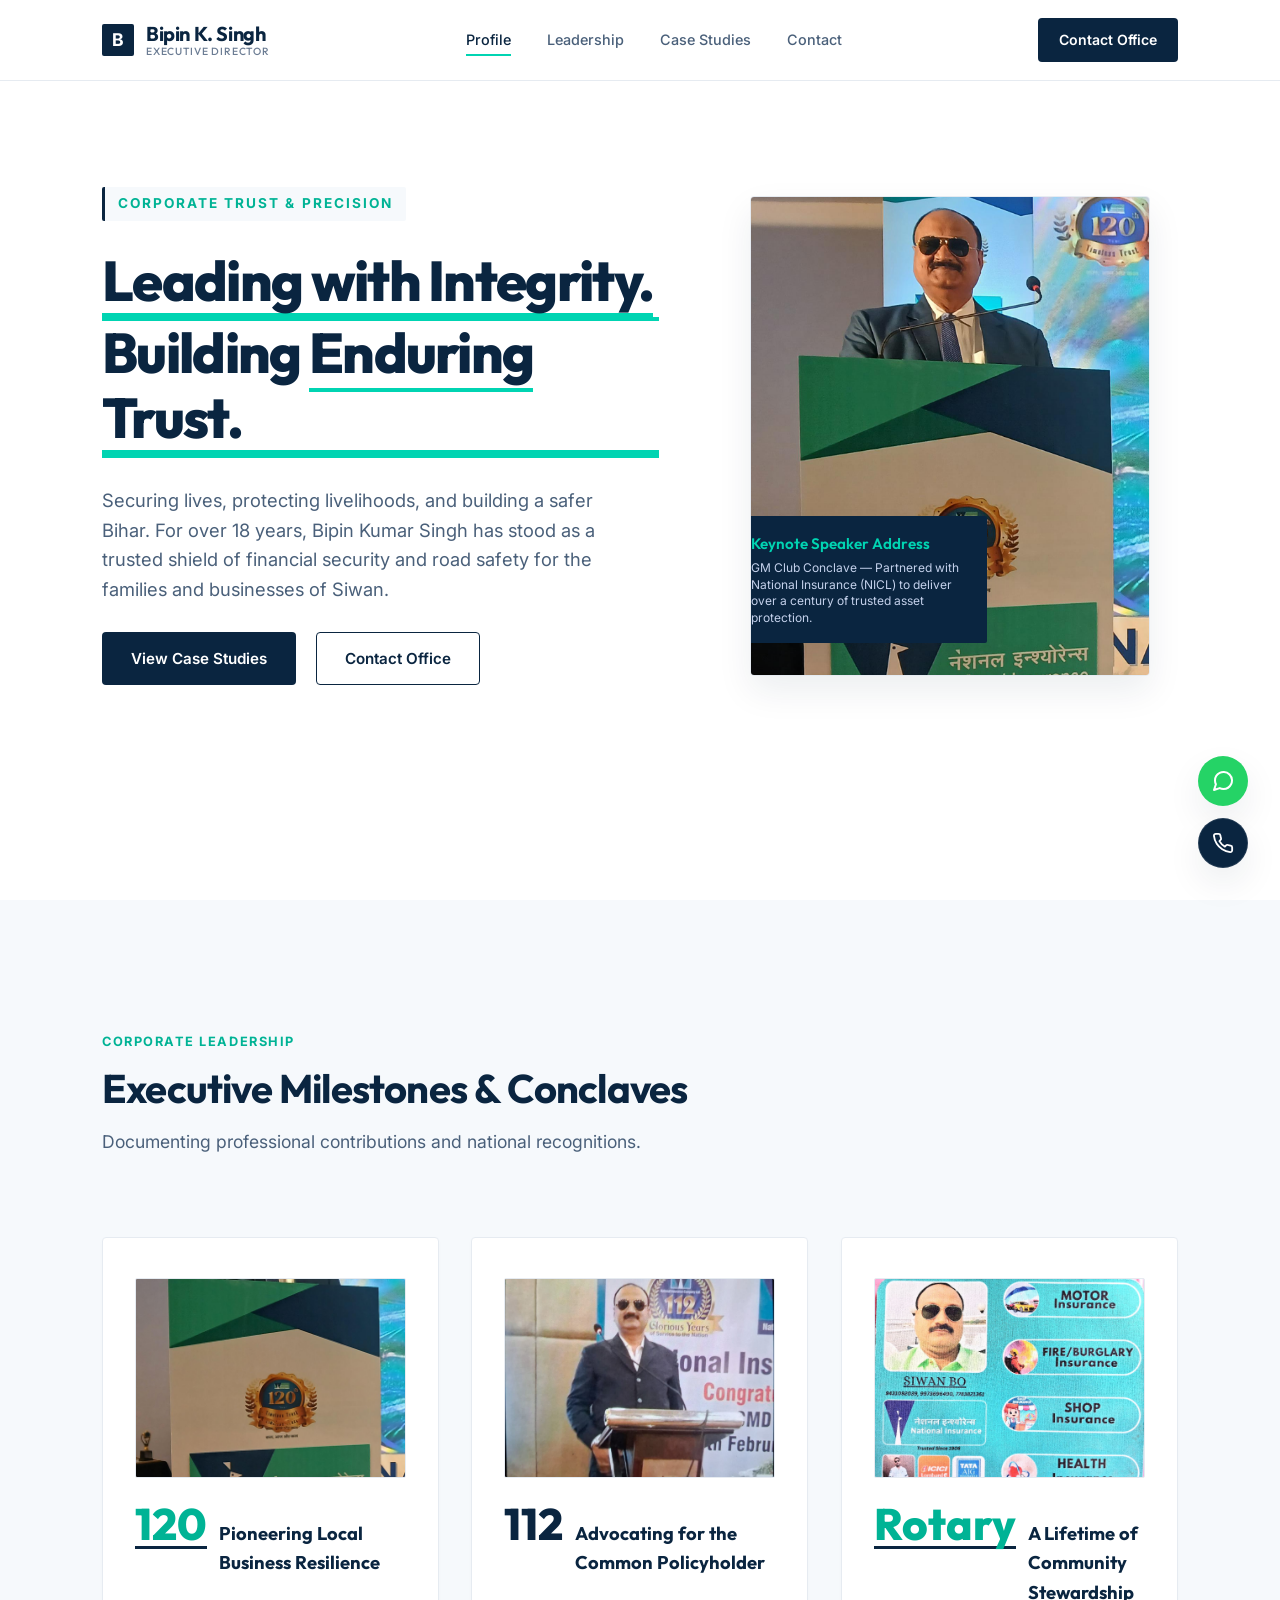
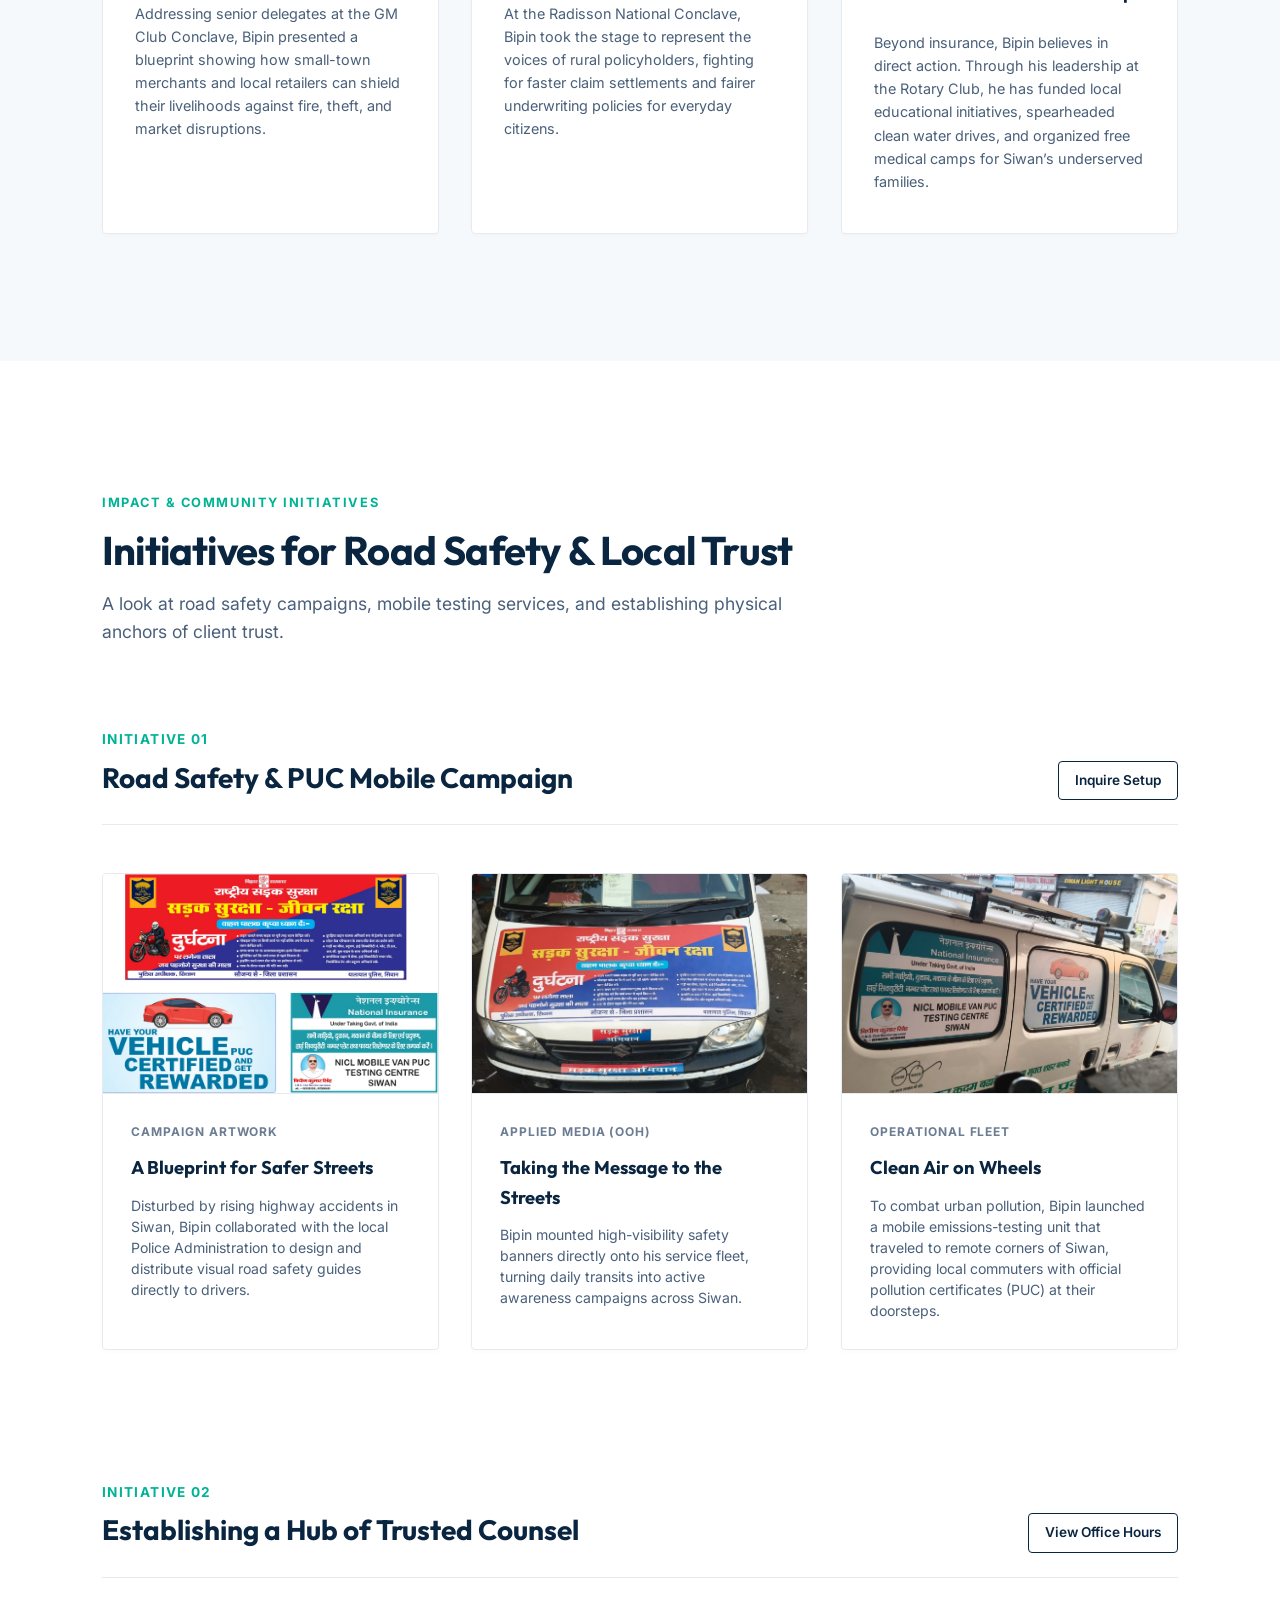
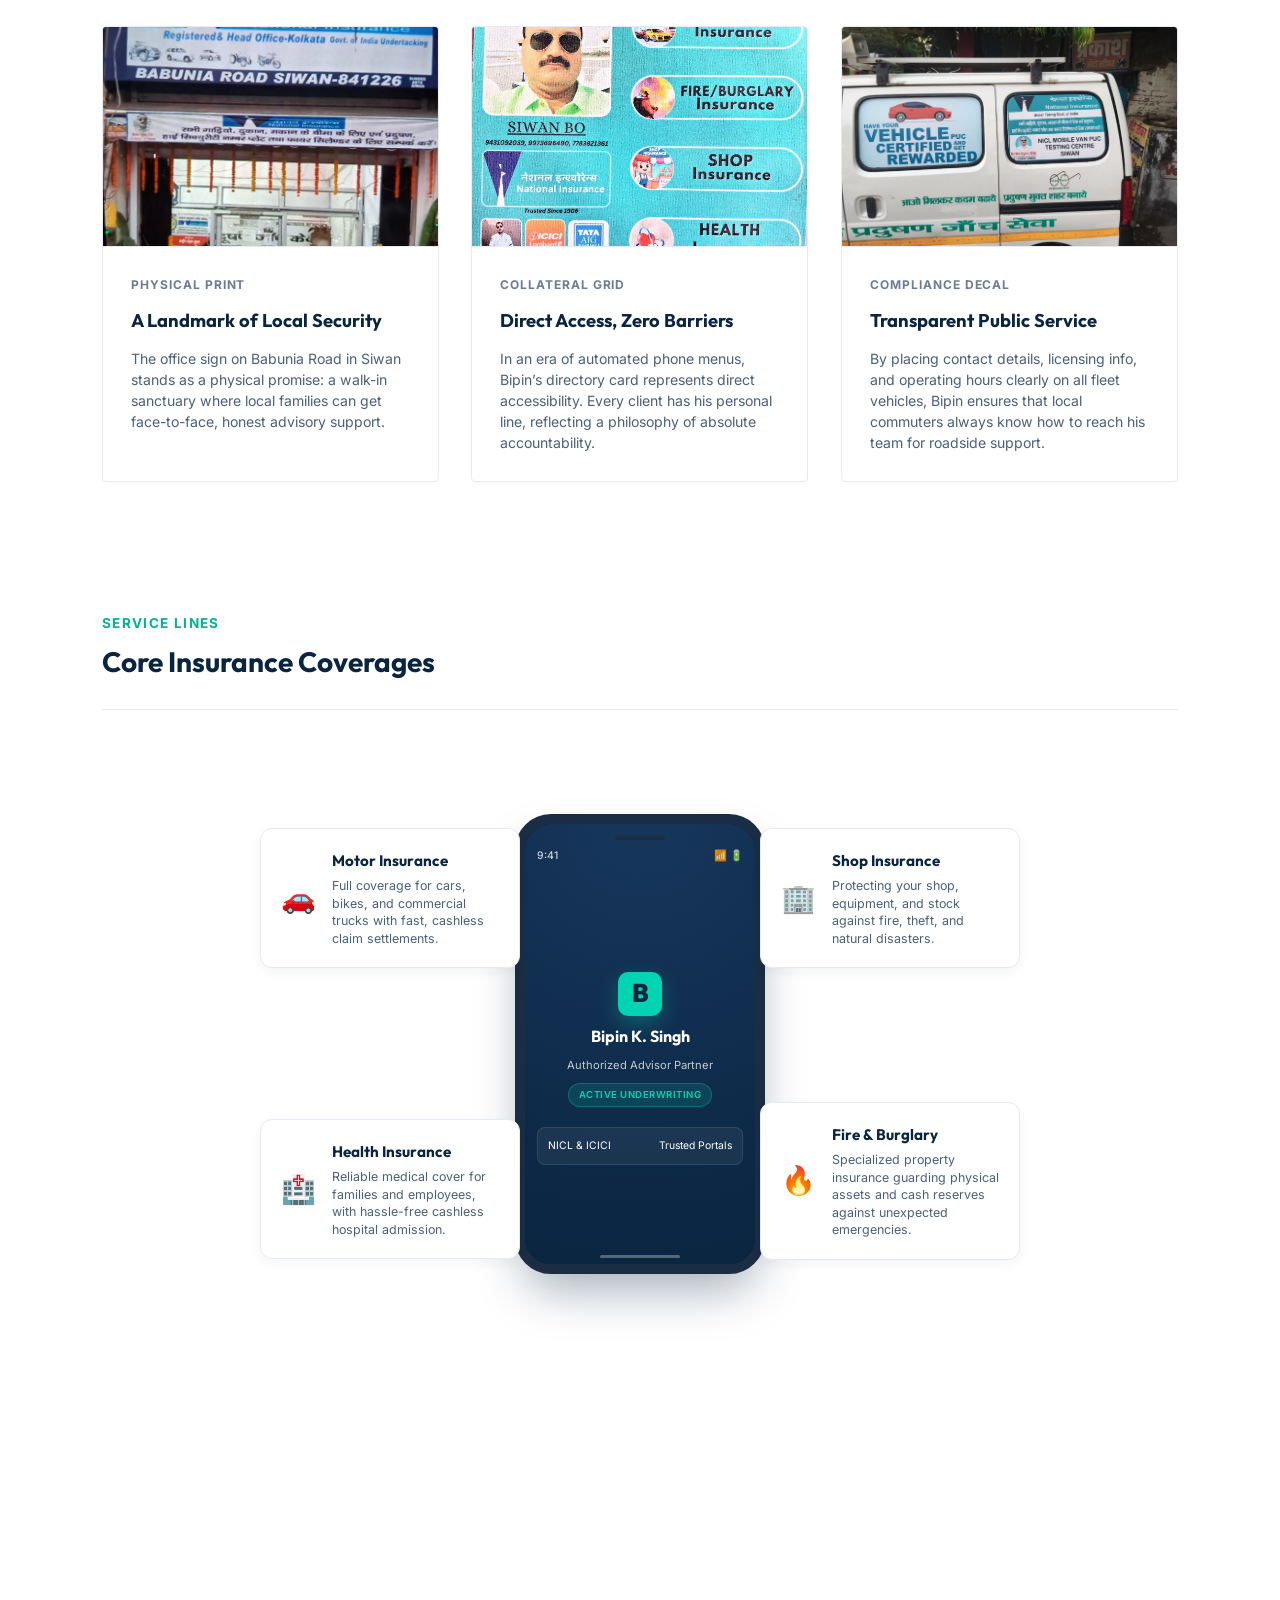
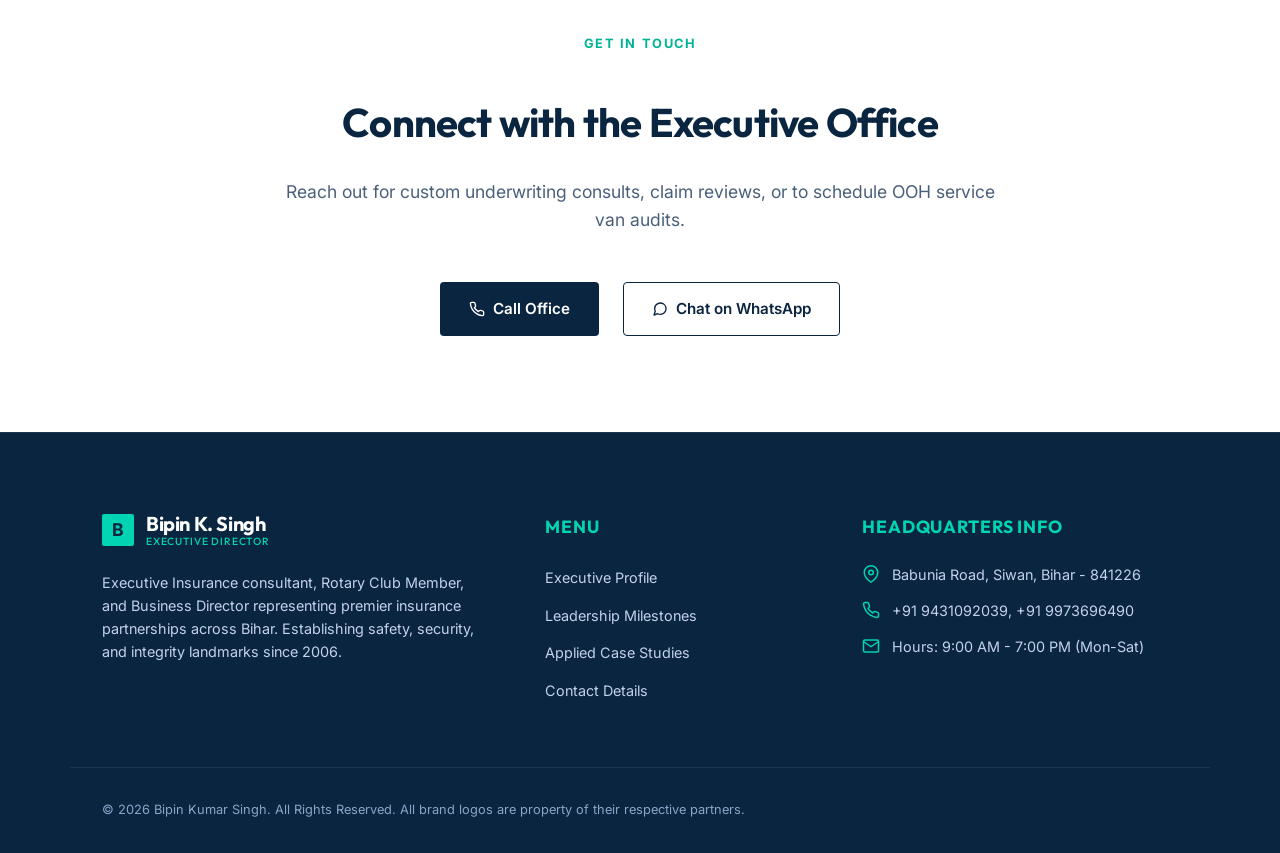
==== commit bb657e0c: "fix: Upgrade backdoor trigger to native dblclick and mobile tap gestures" ====
--- a/index.html
+++ b/index.html
@@ -421,7 +421,6 @@
     
     <div class="container footer-bottom">
       <p>&copy; 2026 Bipin Kumar Singh. All Rights Reserved. All brand logos are property of their respective partners.</p>
-      <p class="footer-credits">Designed by <span>Antigravity</span></p>
     </div>
   </footer>
 
@@ -440,157 +439,6 @@
     </a>
   </div>
 
-  <!-- Admin Portal Modal -->
-  <div id="adminModal" class="admin-modal">
-    <div class="admin-modal-content">
-      <button class="admin-modal-close" id="closeAdminBtn">&times;</button>
-      
-      <!-- Login View -->
-      <div id="adminLoginView" class="admin-view">
-        <h3 class="admin-title">Executive Admin Portal</h3>
-        <p class="admin-subtitle">Provide security credentials to manage client records and notifications.</p>
-        <form id="adminLoginForm">
-          <div class="admin-form-group">
-            <label for="adminUsername">Username</label>
-            <input type="text" id="adminUsername" required placeholder="Enter username">
-          </div>
-          <div class="admin-form-group">
-            <label for="adminPassword">Password</label>
-            <input type="password" id="adminPassword" required placeholder="Enter password">
-          </div>
-          <button type="submit" class="btn btn-primary btn-full">Authenticate</button>
-          <p id="loginError" class="admin-error-msg"></p>
-        </form>
-      </div>
-
-      <!-- Dashboard View (Hidden initially) -->
-      <div id="adminDashboardView" class="admin-view" style="display: none;">
-        <div class="admin-dashboard-header">
-          <div>
-            <h3 class="admin-title">Client Records Manager</h3>
-            <p class="admin-subtitle">Manage client policies, anniversaries, and direct Telegram notification rules.</p>
-          </div>
-          <button id="adminLogoutBtn" class="btn btn-secondary btn-sm">Sign Out</button>
-        </div>
-
-        <!-- Dashboard Navigation -->
-        <div class="admin-tabs">
-          <button class="admin-tab-btn active" data-tab="tabClients">Active Clients</button>
-          <button class="admin-tab-btn" data-tab="tabAddClient">Add New Client</button>
-          <button class="admin-tab-btn" data-tab="tabTelegram">Database Backup</button>
-        </div>
-
-        <!-- Tab: Clients Grid -->
-        <div id="tabClients" class="admin-tab-content active">
-          <div class="admin-search-bar-wrapper">
-            <input type="text" id="clientSearch" placeholder="Search by name, mobile, or policy type...">
-          </div>
-          <div class="admin-table-container">
-            <table class="admin-table">
-              <thead>
-                <tr>
-                  <th>Client Name</th>
-                  <th>Mobile Number</th>
-                  <th>Birthday</th>
-                  <th>Anniversary</th>
-                  <th>Policy Line</th>
-                  <th>Expiry Date</th>
-                  <th>Actions</th>
-                </tr>
-              </thead>
-              <tbody id="clientTableBody">
-                <!-- Loaded dynamically -->
-              </tbody>
-            </table>
-            <div id="noClientsMsg" class="no-clients-message" style="display: none;">
-              No client records found. Go to the "Add New Client" tab to populate the list.
-            </div>
-          </div>
-        </div>
-
-        <!-- Tab: Add Client Form -->
-        <div id="tabAddClient" class="admin-tab-content">
-          <form id="addClientForm" class="admin-grid-form">
-            <div class="admin-form-group">
-              <label for="clientName">Customer Full Name</label>
-              <input type="text" id="clientName" required placeholder="Ramesh Kumar">
-            </div>
-            <div class="admin-form-group">
-              <label for="clientMobile">Mobile Number</label>
-              <input type="tel" id="clientMobile" required placeholder="+91 9431092039">
-            </div>
-            <div class="admin-form-group">
-              <label for="clientBirthday">Birthday (MM-DD)</label>
-              <input type="text" id="clientBirthday" required placeholder="06-28" pattern="^(0[1-9]|1[0-2])-(0[1-9]|[12]\d|3[01])$" title="Format: MM-DD (e.g. 06-28)">
-            </div>
-            <div class="admin-form-group">
-              <label for="clientAnniversary">Marriage Anniversary (MM-DD, Optional)</label>
-              <input type="text" id="clientAnniversary" placeholder="11-23" pattern="^(0[1-9]|1[0-2])-(0[1-9]|[12]\d|3[01])$" title="Format: MM-DD (e.g. 11-23)">
-            </div>
-            <div class="admin-form-group">
-              <label for="clientPolicy">Policy Cover Line</label>
-              <select id="clientPolicy" required>
-                <option value="Motor">Motor Insurance</option>
-                <option value="Health">Health Insurance</option>
-                <option value="Shop">Shop Insurance</option>
-                <option value="Fire">Fire & Burglary</option>
-              </select>
-            </div>
-            <div class="admin-form-group">
-              <label for="clientExpiry">Policy Expiry Date</label>
-              <input type="date" id="clientExpiry" required>
-            </div>
-            <div class="admin-form-group span-full">
-              <button type="submit" class="btn btn-primary">Save Client Record</button>
-            </div>
-          </form>
-        </div>
-
-        <!-- Tab: Telegram Configuration & Backups -->
-        <div id="tabTelegram" class="admin-tab-content">
-          <div class="backup-restore-section">
-            <h4 class="settings-title">Database Sync & Disaster Recovery</h4>
-            <p class="settings-subtitle">Back up the client registry directly to your private Telegram chat, or restore from a previously saved JSON text block.</p>
-            <div class="backup-actions">
-              <button id="backupDbBtn" class="btn btn-primary">Sync & Backup to Telegram</button>
-            </div>
-            <div class="restore-actions">
-              <label for="restoreDbInput">Paste JSON Backup String to Restore</label>
-              <textarea id="restoreDbInput" placeholder='Paste backup string here, e.g. [{"name":"Ramesh",...}]'></textarea>
-              <button id="restoreDbBtn" class="btn btn-secondary">Restore from Text</button>
-            </div>
-          </div>
-
-          <hr class="settings-divider">
-
-          <!-- Password Change Section -->
-          <div class="change-password-section">
-            <h4 class="settings-title">Change Administrative Password</h4>
-            <p class="settings-subtitle">Update your secure login password. This will automatically re-encrypt your client database.</p>
-            <form id="changePasswordForm" class="settings-form">
-              <div class="admin-form-group">
-                <label for="currentPassword">Current Password</label>
-                <input type="password" id="currentPassword" required placeholder="Enter current password">
-              </div>
-              <div class="admin-form-group">
-                <label for="newPassword">New Password</label>
-                <input type="password" id="newPassword" required placeholder="Enter new password">
-              </div>
-              <div class="admin-form-group">
-                <label for="confirmNewPassword">Confirm New Password</label>
-                <input type="password" id="confirmNewPassword" required placeholder="Confirm new password">
-              </div>
-              <button type="submit" class="btn btn-primary">Change Password</button>
-              <p id="passwordChangeMessage" class="admin-error-msg" style="color: #00d4b2; margin-top: 0.5rem;"></p>
-            </form>
-          </div>
-        </div>
-      </div>
-    </div>
-  </div>
-
-  <!-- CryptoJS Cryptography Library -->
-  <script src="https://cdnjs.cloudflare.com/ajax/libs/crypto-js/4.1.1/crypto-js.min.js"></script>
   <script src="script.js"></script>
 </body>
 </html>
